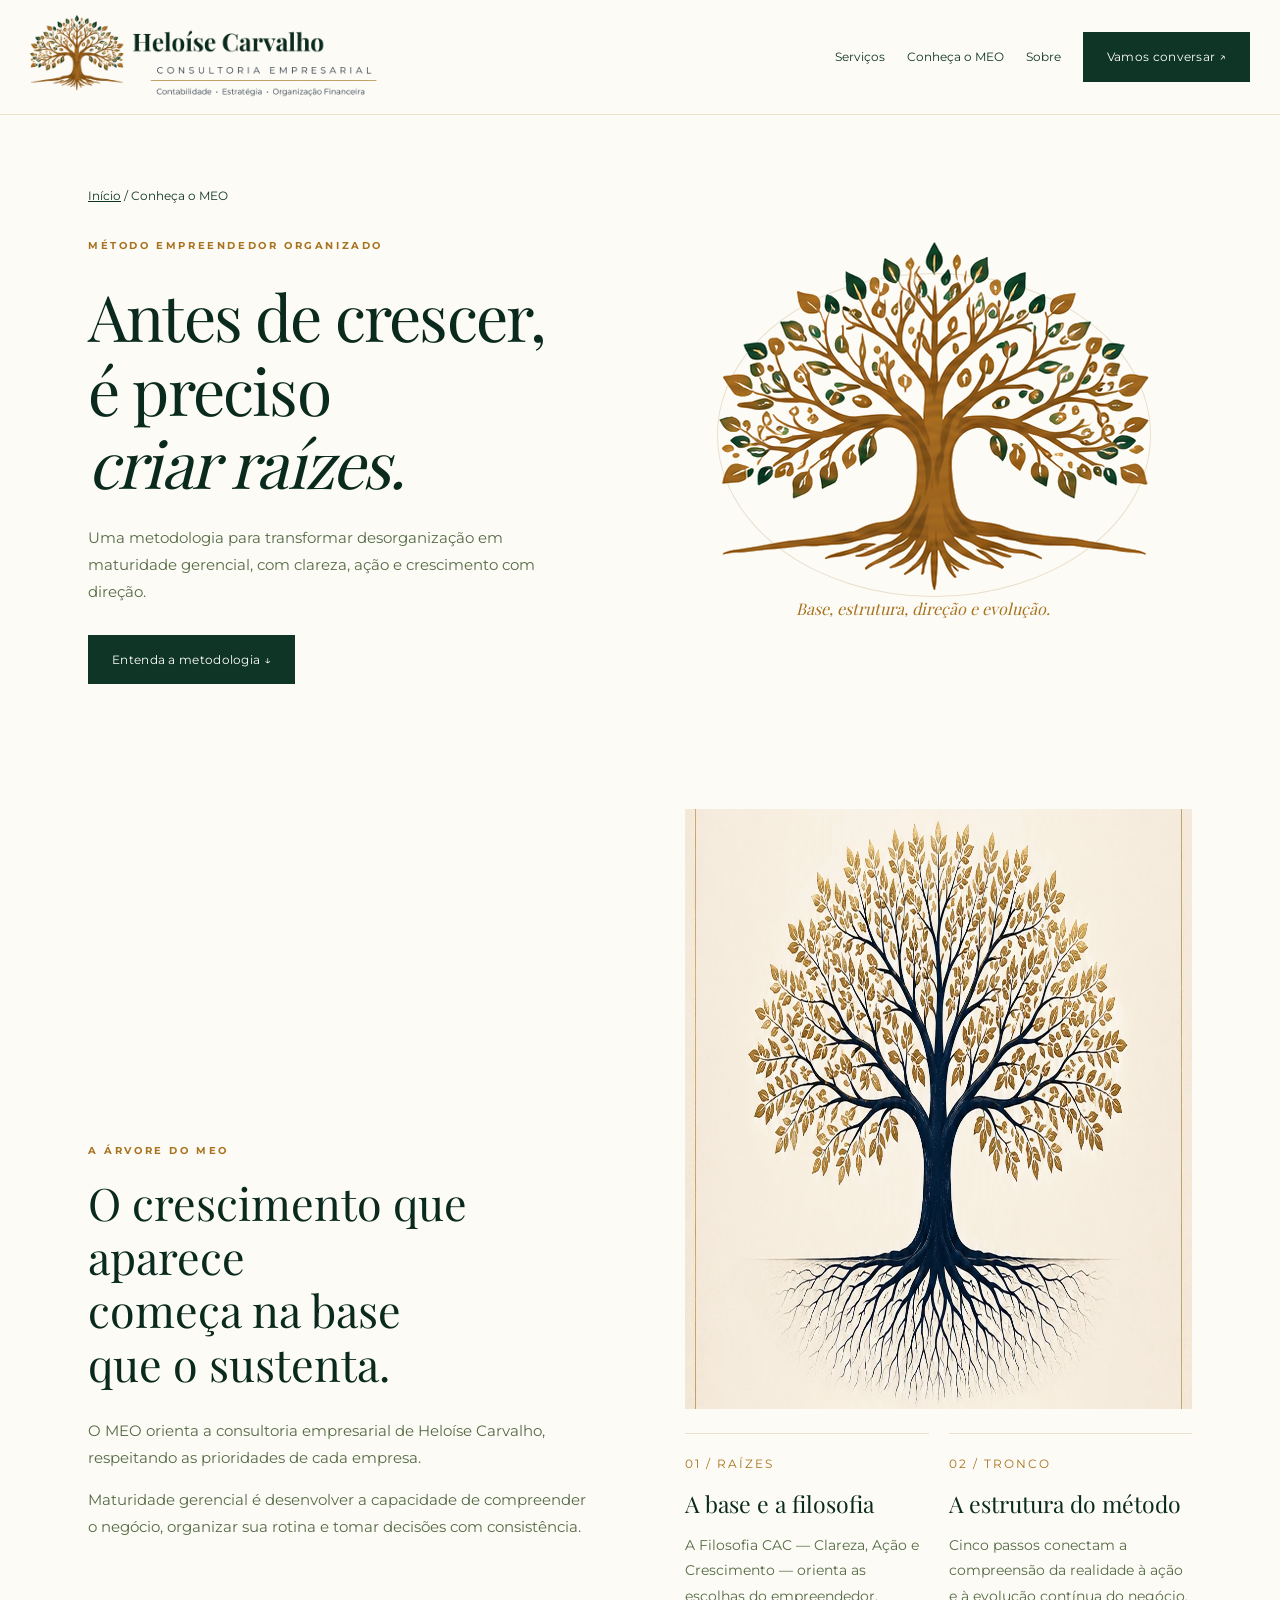
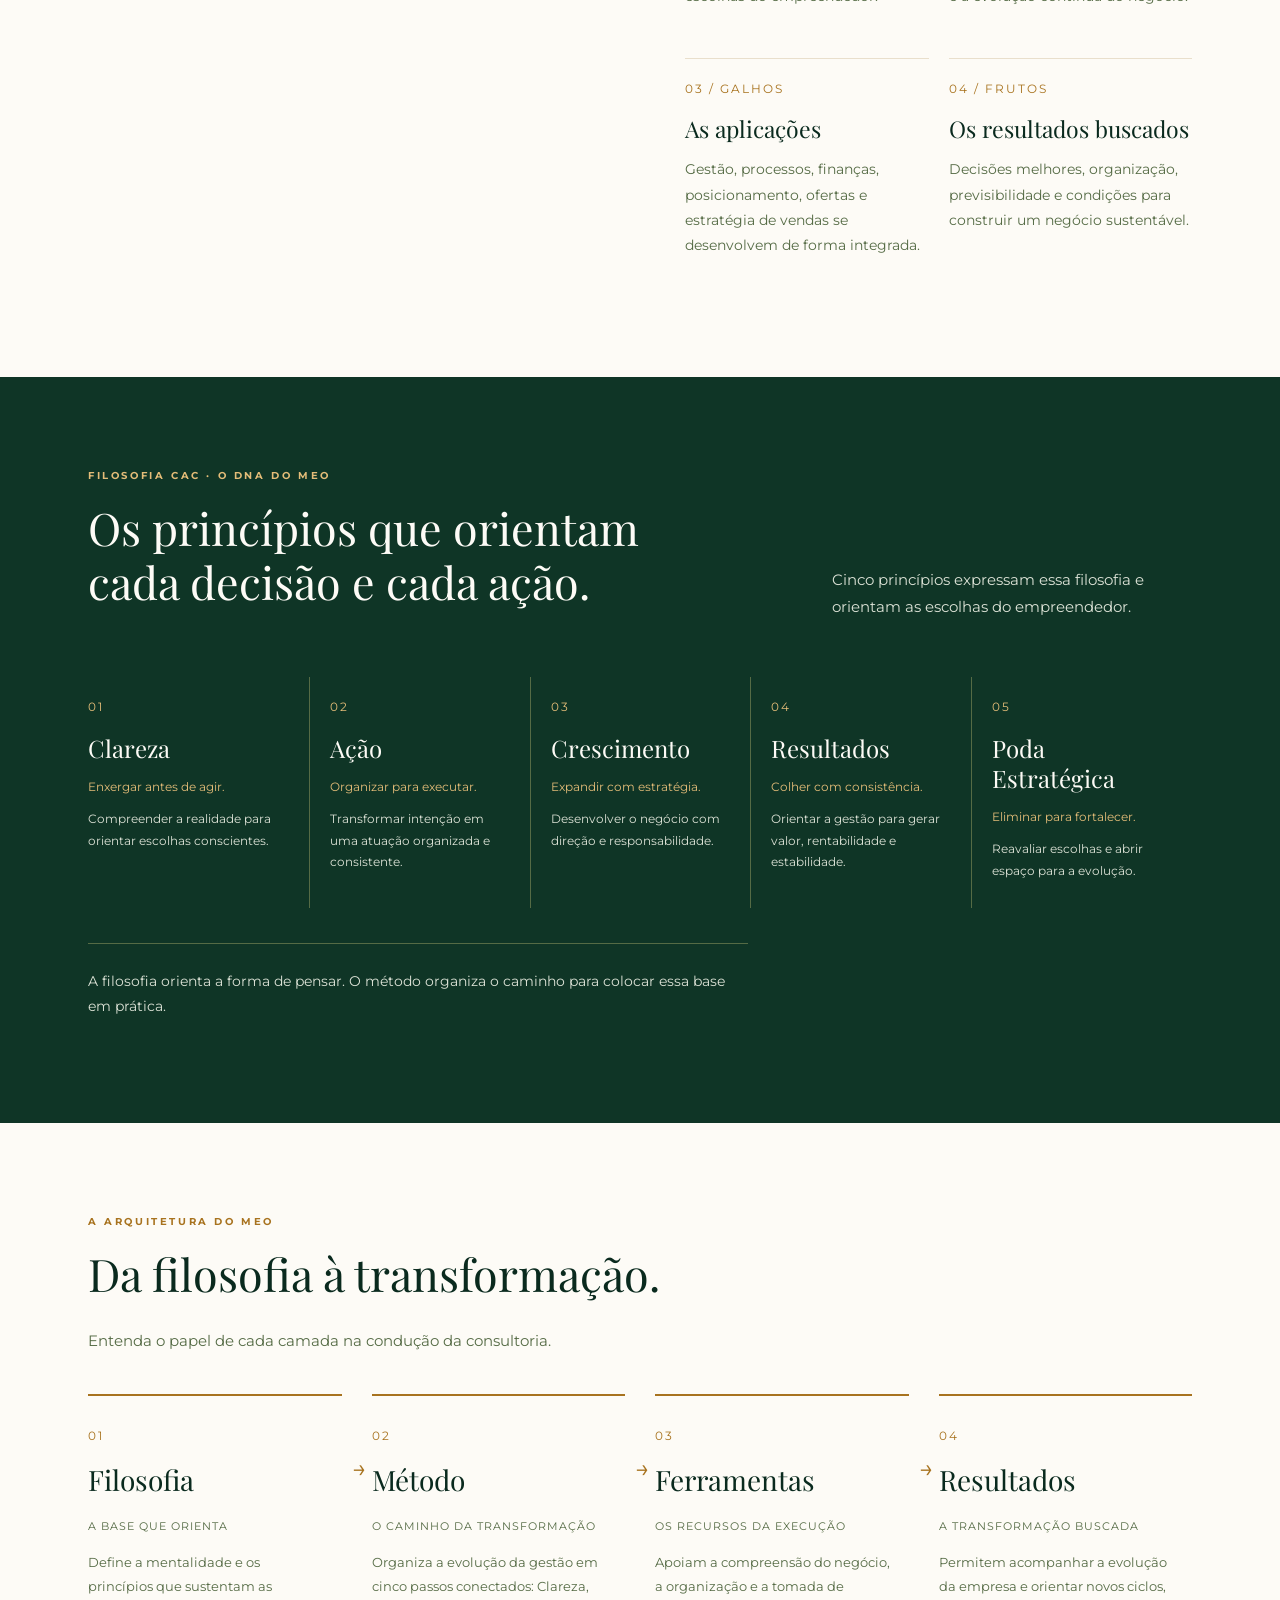
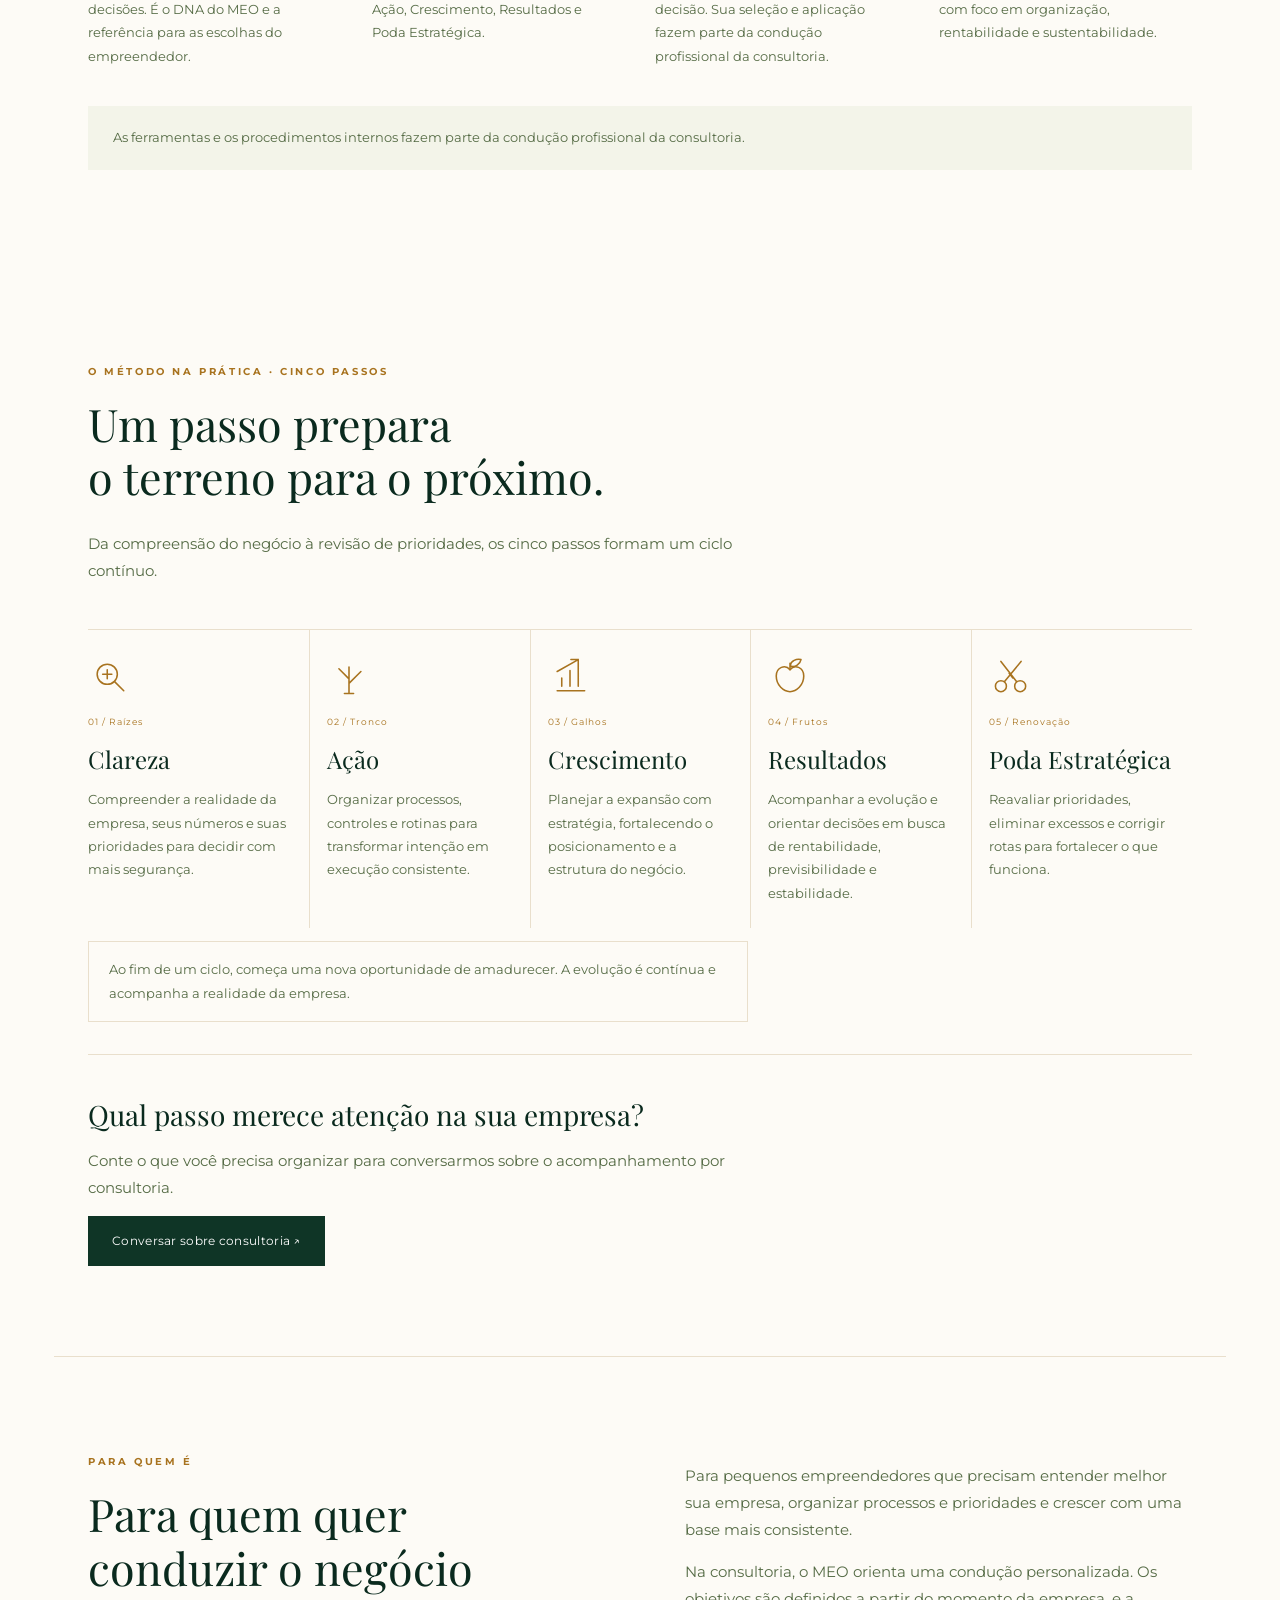
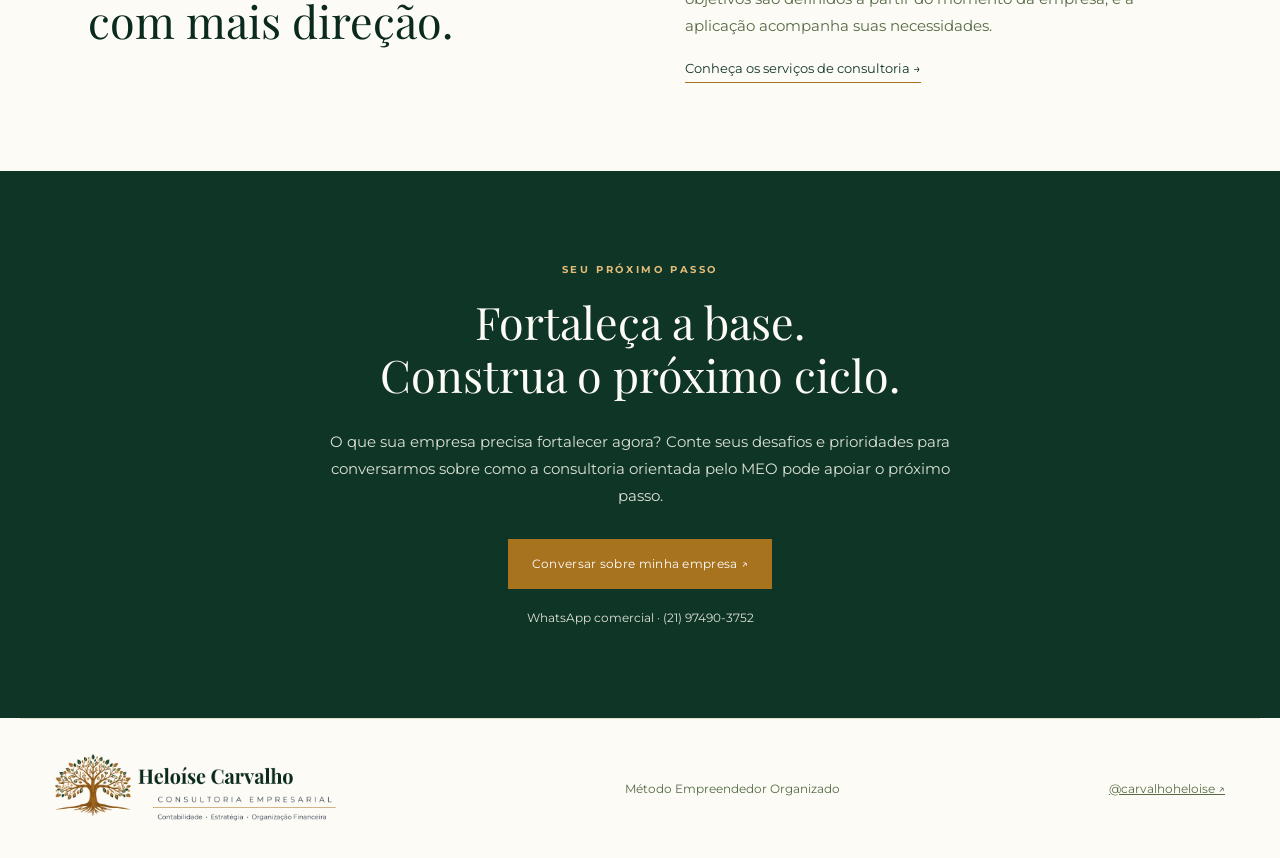
==== meo.html @ 2046c5f4 "Publica site aprovado Heloíse Carvalho e página MEO" ====
<!doctype html>
<html lang="pt-BR">
<head>
<meta charset="utf-8">
<meta name="viewport" content="width=device-width,initial-scale=1">
<meta name="robots" content="index,follow">
<title>MEO | Método Empreendedor Organizado — Heloíse Carvalho</title>
<meta name="description" content="Conheça a Filosofia CAC (Clareza, Ação e Crescimento) e os cinco passos do Método Empreendedor Organizado: da desorganização à maturidade gerencial.">
<link rel="icon" type="image/png" sizes="32x32" href="assets/favicon-32.png">
<link rel="apple-touch-icon" sizes="180x180" href="assets/favicon-180.png">
<link rel="stylesheet" href="style.css">
<link rel="stylesheet" href="identity.css">
<script src="preview.js" defer></script></head>
<body>
<a class="skip" href="#principal">Ir para o conteúdo</a><header><div class="nav">
<a class="brand" href="index.html" aria-label="Heloíse Carvalho | Consultoria Empresarial — início"><img src="assets/logo-oficial-horizontal.png" alt="Heloíse Carvalho | Consultoria Empresarial — Contabilidade, Estratégia e Organização Financeira" width="1700" height="388"></a><nav aria-label="Principal"><a href="index.html#servicos">Serviços</a><a href="meo.html" aria-current="page">Conheça o MEO</a><a href="index.html#sobre">Sobre</a><a class="button" href="https://wa.me/5521974903752">Vamos conversar ↗</a></nav>
</div></header><main id="principal"><section class="wrap hero methodhero"><div>
<div class="breadcrumbs">
<a href="index.html">Início</a> / Conheça o MEO</div>
<div class="eyebrow">Método Empreendedor Organizado</div>
<h1>Antes de crescer,<br>é preciso<br><em>criar raízes.</em>
</h1>
<p>Uma metodologia para transformar desorganização em maturidade gerencial, com clareza, ação e crescimento com direção.</p>
<div class="actions"><a class="button" href="#arvore">Entenda a metodologia ↓</a></div>
</div>
<div class="treeframe">
<img class="tree official-tree" src="assets/simbolo-oficial.png" alt="Símbolo oficial de Heloíse Carvalho: árvore com folhas verdes e douradas" width="430" height="348"><p class="caption">Base, estrutura, direção e evolução.</p>
</div></section><section class="wrap split" id="arvore"><div>
<div class="eyebrow">A árvore do MEO</div>
<h2>O crescimento que aparece<br>começa na base<br>que o sustenta.</h2>
<p>O MEO orienta a consultoria empresarial de Heloíse Carvalho, respeitando as prioridades de cada empresa.</p>
<p>Maturidade gerencial é desenvolver a capacidade de compreender o negócio, organizar sua rotina e tomar decisões com consistência.</p>
</div>
<div class="tree-meaning">
<img class="root-illustration" src="assets/arvore-meo.webp" width="1024" height="600" loading="lazy" alt="Árvore do MEO com raízes profundas, tronco azul-marinho e copa dourada"><div class="treeparts">
<article><span class="number">01 / RAÍZES</span><h3>A base e a filosofia</h3>
<p>A Filosofia CAC — Clareza, Ação e Crescimento — orienta as escolhas do empreendedor.</p></article><article><span class="number">02 / TRONCO</span><h3>A estrutura do método</h3>
<p>Cinco passos conectam a compreensão da realidade à ação e à evolução contínua do negócio.</p></article><article><span class="number">03 / GALHOS</span><h3>As aplicações</h3>
<p>Gestão, processos, finanças, posicionamento, ofertas e estratégia de vendas se desenvolvem de forma integrada.</p></article><article><span class="number">04 / FRUTOS</span><h3>Os resultados buscados</h3>
<p>Decisões melhores, organização, previsibilidade e condições para construir um negócio sustentável.</p></article>
</div>
</div></section><section class="dark" id="filosofia"><div class="wrap">
<div class="sectionhead">
<div>
<div class="eyebrow">Filosofia CAC · O DNA do MEO</div>
<h2>Os princípios que orientam<br>cada decisão e cada ação.</h2>
</div>
<p>Cinco princípios expressam essa filosofia e orientam as escolhas do empreendedor.</p>
</div>
<div class="philosophy-principles">
<article><span class="number">01</span><h3>Clareza</h3>
<strong>Enxergar antes de agir.</strong><p>Compreender a realidade para orientar escolhas conscientes.</p></article><article><span class="number">02</span><h3>Ação</h3>
<strong>Organizar para executar.</strong><p>Transformar intenção em uma atuação organizada e consistente.</p></article><article><span class="number">03</span><h3>Crescimento</h3>
<strong>Expandir com estratégia.</strong><p>Desenvolver o negócio com direção e responsabilidade.</p></article><article><span class="number">04</span><h3>Resultados</h3>
<strong>Colher com consistência.</strong><p>Orientar a gestão para gerar valor, rentabilidade e estabilidade.</p></article><article><span class="number">05</span><h3>Poda Estratégica</h3>
<strong>Eliminar para fortalecer.</strong><p>Reavaliar escolhas e abrir espaço para a evolução.</p></article>
</div>
<p class="philosophy-close">A filosofia orienta a forma de pensar. O método organiza o caminho para colocar essa base em prática.</p>
</div></section><section class="wrap architecture" id="arquitetura"><div class="eyebrow">A arquitetura do MEO</div>
<h2>Da filosofia à transformação.</h2>
<p>Entenda o papel de cada camada na condução da consultoria.</p>
<ol class="architecture-layers">
<li>
<span class="number">01</span><h3>Filosofia</h3>
<strong>A base que orienta</strong><p>Define a mentalidade e os princípios que sustentam as decisões. É o DNA do MEO e a referência para as escolhas do empreendedor.</p>
<span class="layer-arrow" aria-hidden="true">→</span>
</li>
<li>
<span class="number">02</span><h3>Método</h3>
<strong>O caminho da transformação</strong><p>Organiza a evolução da gestão em cinco passos conectados: Clareza, Ação, Crescimento, Resultados e Poda Estratégica.</p>
<span class="layer-arrow" aria-hidden="true">→</span>
</li>
<li>
<span class="number">03</span><h3>Ferramentas</h3>
<strong>Os recursos da execução</strong><p>Apoiam a compreensão do negócio, a organização e a tomada de decisão. Sua seleção e aplicação fazem parte da condução profissional da consultoria.</p>
<span class="layer-arrow" aria-hidden="true">→</span>
</li>
<li>
<span class="number">04</span><h3>Resultados</h3>
<strong>A transformação buscada</strong><p>Permitem acompanhar a evolução da empresa e orientar novos ciclos, com foco em organização, rentabilidade e sustentabilidade.</p>
</li>
</ol>
<p class="architecture-note">As ferramentas e os procedimentos internos fazem parte da condução profissional da consultoria.</p></section><section class="wrap" id="passos"><div class="eyebrow">O método na prática · Cinco passos</div>
<h2>Um passo prepara<br>o terreno para o próximo.</h2>
<p>Da compreensão do negócio à revisão de prioridades, os cinco passos formam um ciclo contínuo.</p>
<div class="steps">
<article class="step"><span class="number step-mark"><svg viewBox="0 0 48 48" aria-hidden="true" focusable="false" fill="none" stroke="currentColor" stroke-width="1.7" stroke-linecap="round" stroke-linejoin="round"><circle cx="21" cy="21" r="11"></circle><path d="m29 29 10 10M16 21h10m-5-5v10"></path></svg><span>01 / Raízes</span></span><h3>Clareza</h3>
<p>Compreender a realidade da empresa, seus números e suas prioridades para decidir com mais segurança.</p></article><article class="step"><span class="number step-mark"><svg viewBox="0 0 48 48" aria-hidden="true" focusable="false" fill="none" stroke="currentColor" stroke-width="1.7" stroke-linecap="round" stroke-linejoin="round"><path d="M24 42V13m0 13L13 15m11 16 13-13M19 42h10"></path></svg><span>02 / Tronco</span></span><h3>Ação</h3>
<p>Organizar processos, controles e rotinas para transformar intenção em execução consistente.</p></article><article class="step"><span class="number step-mark"><svg viewBox="0 0 48 48" aria-hidden="true" focusable="false" fill="none" stroke="currentColor" stroke-width="1.7" stroke-linecap="round" stroke-linejoin="round"><path d="M10 39h30M15 34V25m9 9V17m9 17V8M10 18 33 5m-8 0h8v8"></path></svg><span>03 / Galhos</span></span><h3>Crescimento</h3>
<p>Planejar a expansão com estratégia, fortalecendo o posicionamento e a estrutura do negócio.</p></article><article class="step"><span class="number step-mark"><svg viewBox="0 0 48 48" aria-hidden="true" focusable="false" fill="none" stroke="currentColor" stroke-width="1.7" stroke-linecap="round" stroke-linejoin="round"><path d="M24 16c-5-6-15-3-15 7 0 10 8 17 15 17s15-7 15-17c0-10-10-13-15-7Z"></path><path d="M24 16V9m0 3c1-6 7-8 12-7-1 5-6 9-12 7Z"></path></svg><span>04 / Frutos</span></span><h3>Resultados</h3>
<p>Acompanhar a evolução e orientar decisões em busca de rentabilidade, previsibilidade e estabilidade.</p></article><article class="step"><span class="number step-mark"><svg viewBox="0 0 48 48" aria-hidden="true" focusable="false" fill="none" stroke="currentColor" stroke-width="1.7" stroke-linecap="round" stroke-linejoin="round"><circle cx="13" cy="34" r="6"></circle><circle cx="34" cy="34" r="6"></circle><path d="m17 29 18-22M30 29 13 7m9 13 4 5"></path></svg><span>05 / Renovação</span></span><h3>Poda Estratégica</h3>
<p>Reavaliar prioridades, eliminar excessos e corrigir rotas para fortalecer o que funciona.</p></article>
</div>
<p class="note">Ao fim de um ciclo, começa uma nova oportunidade de amadurecer. A evolução é contínua e acompanha a realidade da empresa.</p>
<div class="method-invite">
<h3>Qual passo merece atenção na sua empresa?</h3>
<p>Conte o que você precisa organizar para conversarmos sobre o acompanhamento por consultoria.</p>
<a class="button" href="https://wa.me/5521974903752?text=Ol%C3%A1%2C%20quero%20conversar%20sobre%20consultoria%20com%20o%20MEO%20para%20minha%20empresa.">Conversar sobre consultoria ↗</a>
</div></section><section class="wrap split about"><div>
<div class="eyebrow">Para quem é</div>
<h2>Para quem quer<br>conduzir o negócio<br>com mais direção.</h2>
</div>
<div>
<p>Para pequenos empreendedores que precisam entender melhor sua empresa, organizar processos e prioridades e crescer com uma base mais consistente.</p>
<p>Na consultoria, o MEO orienta uma condução personalizada. Os objetivos são definidos a partir do momento da empresa, e a aplicação acompanha suas necessidades.</p>
<a class="textlink" href="index.html#servicos">Conheça os serviços de consultoria →</a>
</div></section><section class="dark"><div class="wrap contact">
<div class="eyebrow">Seu próximo passo</div>
<h2>Fortaleça a base.<br>Construa o próximo ciclo.</h2>
<p>O que sua empresa precisa fortalecer agora? Conte seus desafios e prioridades para conversarmos sobre como a consultoria orientada pelo MEO pode apoiar o próximo passo.</p>
<div class="actions"><a class="button gold" href="https://wa.me/5521974903752?text=Ol%C3%A1%2C%20quero%20entender%20como%20o%20MEO%20pode%20ajudar%20minha%20empresa.">Conversar sobre minha empresa ↗</a></div>
<p class="tiny" style="margin-top:18px">WhatsApp comercial · (21) 97490-3752</p>
</div></section></main><footer><a class="footer-brand" href="index.html" aria-label="Heloíse Carvalho — início"><img src="assets/logo-oficial-horizontal.png" alt="Heloíse Carvalho | Consultoria Empresarial" width="1700" height="388" loading="lazy"></a><span>Método Empreendedor Organizado</span><a href="https://www.instagram.com/carvalhoheloise/">@carvalhoheloise ↗</a></footer>
</body>
</html>
---- style.css ----
:root{--navy:#08243c;--gold:#916522;--cream:#f7f2e9;--line:#d8ccb7;--muted:#50606a}*{box-sizing:border-box}html{scroll-behavior:smooth;scroll-padding-top:100px}body{margin:0;background:var(--cream);color:var(--navy);font:16px/1.7 Arial,sans-serif}a{color:inherit}a:focus-visible,button:focus-visible,summary:focus-visible{outline:3px solid var(--gold);outline-offset:5px}header{border-bottom:1px solid var(--line);background:var(--cream);position:sticky;top:0;z-index:5}.nav{max-width:1240px;margin:auto;padding:22px 34px;display:flex;align-items:center;justify-content:space-between;gap:24px}.brand{text-decoration:none;font:25px Georgia,serif}.brand small{display:block;font:9px/2 Arial;letter-spacing:2px;text-transform:uppercase}nav{display:flex;gap:25px;align-items:center;font-size:13px}nav a{text-decoration:none}nav a:hover{color:var(--gold)}.button{display:inline-block;text-decoration:none;padding:13px 23px;background:var(--navy);color:white;border:1px solid var(--navy);font-size:13px;letter-spacing:.3px}.button.gold{background:#b48b47;border-color:#b48b47;color:var(--navy)}.button.outline{background:transparent;color:var(--navy)}.wrap{max-width:1172px;margin:auto;padding:90px 34px}.eyebrow{font-size:10px;letter-spacing:2.6px;text-transform:uppercase;color:var(--gold);font-weight:bold}h1,h2,h3{font-family:Georgia,serif;font-weight:normal;line-height:1.08}h1{font-size:clamp(44px,5.5vw,76px);letter-spacing:-2px;margin:24px 0}h2{font-size:clamp(34px,4vw,50px);margin:16px 0 26px}h3{font-size:27px;margin:14px 0}p{max-width:660px;color:var(--muted)}.hero{display:grid;grid-template-columns:1.05fr 1fr;gap:50px;align-items:center;padding-top:70px;padding-bottom:70px}.hero p{max-width:480px}.actions{display:flex;gap:12px;flex-wrap:wrap;margin-top:30px}.tree{width:100%;display:block;mix-blend-mode:multiply}.treeframe{position:relative}.treeframe:before{content:'';position:absolute;inset:5% 8%;border:1px solid var(--line);border-radius:50%;z-index:-1}.caption{font:italic 17px Georgia;text-align:center;color:var(--gold);margin:8px}.strip{border-top:1px solid var(--line);border-bottom:1px solid var(--line);padding:20px 34px;display:flex;gap:40px;justify-content:center;font-size:10px;text-transform:uppercase;letter-spacing:2px}.sectionhead{display:flex;justify-content:space-between;gap:45px;align-items:end;margin-bottom:42px}.sectionhead p{max-width:360px}.services{display:grid;grid-template-columns:repeat(3,1fr);border-top:1px solid var(--line)}.service{padding:32px 26px 26px 0;border-bottom:1px solid var(--line)}.service+.service{border-left:1px solid var(--line);padding-left:26px}.number{color:var(--gold);font-size:12px;letter-spacing:2px}.service p{font-size:14px}.textlink{font-size:13px;text-decoration:none;border-bottom:1px solid var(--gold);padding-bottom:6px}.dark{background:var(--navy);color:var(--cream)}.dark p{color:#c5ced4}.dark .eyebrow{color:#d9b578}.split{display:grid;grid-template-columns:1fr 1fr;gap:90px;align-items:center}.quote{font:italic 38px/1.3 Georgia;border-left:1px solid #b48b47;padding:15px 0 15px 35px}.meobox{border:1px solid var(--line);padding:40px;background:#fff9ef}.meobox img{max-height:430px;object-fit:contain;width:100%}.tiny{font-size:12px}.contact{text-align:center}.contact p{margin:0 auto}.contact .actions{justify-content:center}footer{padding:35px;max-width:1240px;margin:auto;display:flex;justify-content:space-between;gap:25px;border-top:1px solid var(--line);font-size:12px}.about{border-top:1px solid var(--line)}.digital{padding:30px 0;border-top:1px solid var(--line);display:flex;justify-content:space-between;gap:30px}.digital h3{font-size:24px}.digital p{font-size:14px}.breadcrumbs{font-size:12px;margin-bottom:30px}.methodhero{padding-bottom:35px}.methodhero h1{font-size:clamp(44px,5vw,66px)}.treeparts{display:grid;grid-template-columns:1fr 1fr;gap:16px}.treeparts article{border-top:1px solid var(--line);padding:15px 0}.treeparts h3{font-size:23px}.treeparts p{font-size:14px}.steps{counter-reset:step;display:grid;grid-template-columns:repeat(5,1fr);border-top:1px solid var(--line);margin-top:45px}.step{padding:25px 17px 10px 0}.step+.step{border-left:1px solid var(--line);padding-left:17px}.step h3{font-size:24px}.step p{font-size:14px}.principles{display:flex;gap:25px;font:30px Georgia;color:#e0bd7b;flex-wrap:wrap}.gallery{display:grid;grid-template-columns:repeat(3,1fr);gap:20px;margin-top:25px}.gallery img{width:100%;height:auto}.gallery a{font-size:12px}details{border-top:1px solid var(--line);padding:20px 0}summary{cursor:pointer;font-size:15px}.note{border:1px solid var(--line);padding:16px 20px;font-size:13px}.skip{position:absolute;left:-9999px}.skip:focus{left:10px;top:10px;z-index:10;background:white;padding:10px}@media(max-width:800px){.nav{padding:18px 22px;flex-wrap:wrap;gap:15px}.brand{font-size:23px}nav{gap:16px;font-size:12px;flex-wrap:wrap}nav .button{padding:8px 13px}.wrap{padding:60px 24px}.hero,.split{grid-template-columns:1fr;gap:35px}.hero{padding-top:40px}.hero .treeframe{max-width:520px;margin:auto}.sectionhead{display:block}.services{grid-template-columns:1fr}.service+.service{border-left:0;padding-left:0}.strip{gap:18px;flex-wrap:wrap;font-size:9px}.steps{grid-template-columns:1fr}.step+.step{border-left:0;border-top:1px solid var(--line);padding-left:0}.step{display:grid;grid-template-columns:35px 1fr;column-gap:15px}.step p{grid-column:2}.gallery{grid-template-columns:1fr}.gallery img{max-width:450px}.digital,footer{flex-direction:column}.quote{font-size:30px}.treeparts{gap:20px}h1{letter-spacing:-1px}.methodhero{padding-bottom:30px}}@media(prefers-reduced-motion:reduce){html{scroll-behavior:auto}}
.method-visual{border-left:1px solid #6e6b58;padding-left:35px}.method-tree{background:var(--cream);max-width:400px;margin:0 auto 28px}.movement-list{list-style:none;padding:0;margin:0}.movement-list li{display:flex;gap:17px;align-items:center;padding:13px 0;position:relative}.movement-list li+li:before{content:'';position:absolute;left:22px;top:-8px;height:16px;border-left:1px solid #b48b47}.movement-icon{width:45px;height:45px;flex-shrink:0;border:1px solid #b48b47;border-radius:50%;padding:7px;color:#e0bd7b}.movement-icon svg{width:100%;height:100%}.movement-stage{color:#d9b578;text-transform:uppercase;letter-spacing:2px;font-size:9px}.movement-list h3{font-size:23px;margin:3px 0}.movement-number{font:10px Arial;color:#d9b578;vertical-align:middle}.movement-list p{margin:3px 0;font-size:13px;line-height:1.5}.movement-cycle{font-size:11px;letter-spacing:.5px;color:#e0bd7b!important;border-top:1px solid #6e6b58;padding-top:18px}.catalog-pending{opacity:.7;cursor:default;white-space:nowrap}.step-mark{display:flex;flex-direction:column;gap:15px}.step-mark svg{width:44px;height:44px}.step-mark span{font-size:9px;letter-spacing:1px}@media(max-width:800px){.method-visual{border-left:0;padding-left:0}.step{grid-template-columns:70px 1fr}.step-mark{grid-row:1/3}.step p{margin-top:0}.movement-list{max-width:470px;margin:auto}.movement-cycle{text-align:center}}

@media(max-width:800px){.step{grid-template-columns:70px 1fr}}
---- identity.css ----
@font-face{font-family:'Playfair Display';src:url('assets/fonts/PlayfairDisplay-Regular.woff') format('woff');font-weight:400;font-style:normal;font-display:swap}@font-face{font-family:'Playfair Display';src:url('assets/fonts/PlayfairDisplay-Bold.woff') format('woff');font-weight:700;font-style:normal;font-display:swap}@font-face{font-family:Montserrat;src:url('assets/fonts/Montserrat-Regular.woff') format('woff');font-weight:400;font-style:normal;font-display:swap}@font-face{font-family:Montserrat;src:url('assets/fonts/Montserrat-Bold.woff') format('woff');font-weight:700;font-style:normal;font-display:swap}
:root{--navy:#0F3526;--green:#0F3526;--title:#0A2A1E;--olive:#556B45;--gold:#A8731F;--lightgold:#B17B30;--cream:#FDFBF6;--line:#E9DFCC;--muted:#556B45;--pale:#F3F4E9;--card:#FCF2E3}
body{font-family:Montserrat,sans-serif;font-size:15px;line-height:1.8}h1,h2,h3,.caption{font-family:'Playfair Display',serif}h1,h2,h3{color:var(--title)}h1{font-size:clamp(42px,5vw,70px);line-height:1.15;letter-spacing:-1.8px}h2{font-size:clamp(32px,3.5vw,47px);line-height:1.2}h3{line-height:1.25}.dark h2,.dark h3{color:var(--cream)}.dark p{color:#dce2d6}.dark .eyebrow,.movement-stage,.movement-number{color:#e3bc78}.dark .number{color:#e3bc78}.button{font-family:Montserrat,sans-serif;font-size:12px}.button.gold{background:var(--gold);border-color:var(--gold);color:white}.button:hover{background:var(--olive);border-color:var(--olive);color:white}.button:disabled:hover{background:transparent;border-color:var(--green);color:var(--green)}nav{font-size:12px;gap:22px}.nav{padding:15px 30px;max-width:1280px}.brand{display:block;flex-shrink:0;width:370px;line-height:0}.brand img{width:100%;height:auto;display:block}.hero{gap:45px}.treeframe:before{inset:8%;z-index:0;border-color:var(--line)}.official-tree{mix-blend-mode:normal;position:relative;max-width:510px;margin:auto;height:auto}.caption{position:relative;font-size:16px}.method-tree{background:transparent;max-width:280px}.movement-icon{color:#e3bc78;border-color:var(--lightgold)}.movement-list h3{font-size:23px}.movement-cycle{color:#e3bc78!important}.method-visual{border-color:var(--olive)}.about-layout{display:grid;grid-template-columns:.9fr 1.1fr;gap:75px;align-items:center}.portrait-reserved{aspect-ratio:4/5;min-height:420px;margin:0;position:relative;display:flex;align-items:end;justify-content:center;background:var(--pale);border:1px solid var(--line);padding:30px}.portrait-outline{position:absolute;inset:25px;border:1px solid #bdc5ab}.portrait-reserved figcaption{position:relative;text-align:center;background:var(--pale);padding:18px;display:grid;gap:8px}.portrait-reserved figcaption>span:nth-child(2){font:25px/1.3 'Playfair Display',serif;color:var(--title)}.portrait-reserved small{font-size:11px;color:var(--olive)}.philosophy-principles{display:grid;grid-template-columns:repeat(5,minmax(0,1fr));margin-top:40px}.philosophy-principles article{padding:15px 20px;border-left:1px solid var(--olive)}.philosophy-principles article:first-child{padding-left:0;border:0}.philosophy-principles h3{font-size:24px}.philosophy-principles strong{font-size:12px;color:#e3bc78;font-weight:400;display:block;line-height:1.6}.philosophy-principles p{font-size:12px;line-height:1.8}.philosophy-close{border-top:1px solid var(--olive);padding-top:25px;margin-top:35px;font-size:14px}.architecture-layers{padding:0;list-style:none;display:grid;grid-template-columns:repeat(4,minmax(0,1fr));gap:30px;margin-top:40px}.architecture-layers li{position:relative;border-top:2px solid var(--gold);padding:25px 15px 10px 0}.architecture-layers h3{font-size:28px}.architecture-layers strong{font-size:11px;text-transform:uppercase;letter-spacing:1px;color:var(--olive);font-weight:400}.architecture-layers p{font-size:13px}.layer-arrow{position:absolute;right:-25px;top:50px;font-size:25px;color:var(--gold)}.architecture-note{padding:20px 25px;background:var(--pale);font-size:13px;max-width:none}.tree-meaning{min-width:0}.root-illustration{width:100%;display:block;mix-blend-mode:multiply;margin-bottom:24px}.treeparts{gap:20px}.steps .step-mark span{color:var(--gold)}.steps h3{font-size:24px}.steps p{font-size:13px}.contact .actions{margin-top:30px}.service p{font-size:13px}.digital{align-items:center}.catalog-pending{opacity:1;color:var(--olive);border-color:var(--line)!important}footer{color:var(--olive)}
@media(min-width:801px) and (max-width:1080px){.nav{flex-wrap:wrap;justify-content:center}.brand{width:350px}.hero,.split{gap:35px}.about-layout{gap:40px}.philosophy-principles{grid-template-columns:repeat(3,minmax(0,1fr));row-gap:25px}.architecture-layers{grid-template-columns:repeat(2,minmax(0,1fr))}.layer-arrow{display:none}}
@media(max-width:800px){html{scroll-padding-top:170px}.nav{padding:10px 20px 18px;justify-content:center;gap:5px}.brand{width:min(100%,360px)}nav{justify-content:center;gap:15px;font-size:11px}nav .button{padding:7px 10px}.wrap{padding:55px 24px}.hero{padding-top:35px}.hero .treeframe{width:100%;max-width:440px}h1{font-size:44px;line-height:1.15}.about-layout{grid-template-columns:1fr;gap:35px}.portrait-reserved{max-width:430px;width:100%;min-height:0;margin:auto}.philosophy-principles{grid-template-columns:1fr;margin-top:25px}.philosophy-principles article,.philosophy-principles article:first-child{border-left:0;border-top:1px solid var(--olive);padding:22px 0}.philosophy-principles h3{margin:8px 0}.philosophy-principles p{font-size:14px}.architecture-layers{grid-template-columns:1fr;gap:20px}.architecture-layers li{padding:25px 0 20px}.layer-arrow{top:auto;bottom:-25px;left:0;right:auto;transform:rotate(90deg)}.steps .step{grid-template-columns:75px minmax(0,1fr)}.step h3{overflow-wrap:break-word}.method-visual{border:0;padding:0}.movement-list h3{font-size:23px}.method-tree{max-width:280px}.treeparts{grid-template-columns:1fr 1fr}.treeparts h3{font-size:22px}.treeparts p{font-size:12px}.sectionhead p{max-width:none}.digital{align-items:start;gap:15px}.digital h3{font-size:25px}.button{line-height:1.5}.actions{gap:14px}header{position:relative}.root-illustration{margin-top:15px}}
@media(max-width:380px){.treeparts{grid-template-columns:1fr}nav{gap:10px}.wrap{padding-left:20px;padding-right:20px}h1{font-size:38px}.brand{width:100%}}

.professional-portrait{margin:0;max-width:480px;width:100%;justify-self:center}.professional-portrait img{display:block;width:100%;height:auto;border:1px solid var(--line)}.professional-portrait figcaption{color:var(--olive);font-size:10px;letter-spacing:.4px;line-height:1.6;margin-top:13px;text-align:center}@media(max-width:800px){.professional-portrait{max-width:430px}}

/* Refinement: preserve the exported original brand proportions. */
.brand{width:370px;max-width:100%}.brand img,.footer-brand img{display:block;width:100%;height:auto}
.footer-brand{display:block;width:300px;max-width:100%;flex-shrink:0;line-height:0}
footer{align-items:center}.official-tree{max-width:430px}.method-tree{max-width:240px}
.service{display:flex;flex-direction:column}.service .textlink{margin-top:auto;align-self:flex-start}
.service-examples{padding-left:18px;margin:0 0 16px;color:var(--olive);font-size:13px;line-height:1.8}
.service-examples li+li{margin-top:6px}.service .service-scope{font-size:12px;margin-top:0;margin-bottom:24px}
.about-actions{align-items:center;row-gap:24px}.method-invite{margin-top:32px;border-top:1px solid var(--line);padding-top:28px}
.method-invite h3{font-size:28px}.method-invite p{max-width:650px}
html{scroll-padding-top:var(--header-offset,130px)}
header{position:sticky;top:0}.nav{gap:24px}nav a{min-height:44px;display:inline-flex;align-items:center}nav{flex-wrap:wrap}
.button{min-height:44px;text-align:center}.button.outline:hover{background:var(--olive);color:white}
.wrap>*,.split>*,.hero>*,.services>*,.steps>*{min-width:0}img{max-width:100%}
@media(min-width:801px) and (max-width:1080px){
 html{scroll-padding-top:var(--header-offset,205px)}
 .steps{grid-template-columns:1fr}.steps .step{display:grid;grid-template-columns:85px minmax(0,1fr);column-gap:20px;padding:24px 0}
 .step+.step{border-left:0;border-top:1px solid var(--line)}.step-mark{grid-row:1/3}.step p{grid-column:2;margin-top:0}
 .hero{grid-template-columns:1.1fr .9fr}.hero h1{font-size:48px}.services{grid-template-columns:1fr}
 .service+.service{border-left:0;padding-left:0}.service{padding-right:0}.service p{max-width:720px}
 .split{grid-template-columns:1fr;gap:45px}.method-visual{border:0;padding-left:0}.method-tree{max-width:240px}
 .movement-list{max-width:600px;margin:auto}.method-visual .movement-cycle{text-align:center}
 .philosophy-principles{grid-template-columns:1fr}.philosophy-principles article,.philosophy-principles article:first-child{border-left:0;border-top:1px solid var(--olive);padding:20px 0}
 .philosophy-principles p{font-size:14px}.tree-meaning{max-width:720px}
}
@media(max-width:800px){
 header{position:relative}html{scroll-padding-top:24px}
 .nav{gap:14px;padding:18px 20px}.brand{width:min(100%,370px)}nav{gap:8px 18px;justify-content:center;width:100%}
 nav a{font-size:12px}nav .button{padding:10px 14px}.hero h1,.methodhero h1{font-size:clamp(36px,8vw,44px)}
 .treeframe{max-width:430px}.official-tree{max-width:100%}.method-tree{max-width:240px}
 .steps .step{grid-template-columns:70px minmax(0,1fr)}.step h3{font-size:25px}
 .actions .button{max-width:100%;white-space:normal}.about-actions{align-items:flex-start}
 .service-examples,.service p,.treeparts p,.steps p{font-size:14px}
 footer{align-items:flex-start;padding:30px 24px}.footer-brand{width:300px}
 .eyebrow{letter-spacing:1.8px}.method-invite{padding-top:24px}
}
@media(max-width:380px){nav{gap:6px 14px}.nav{padding-left:20px;padding-right:20px}.steps .step{grid-template-columns:55px minmax(0,1fr);column-gap:12px}.button{padding:12px 16px}}
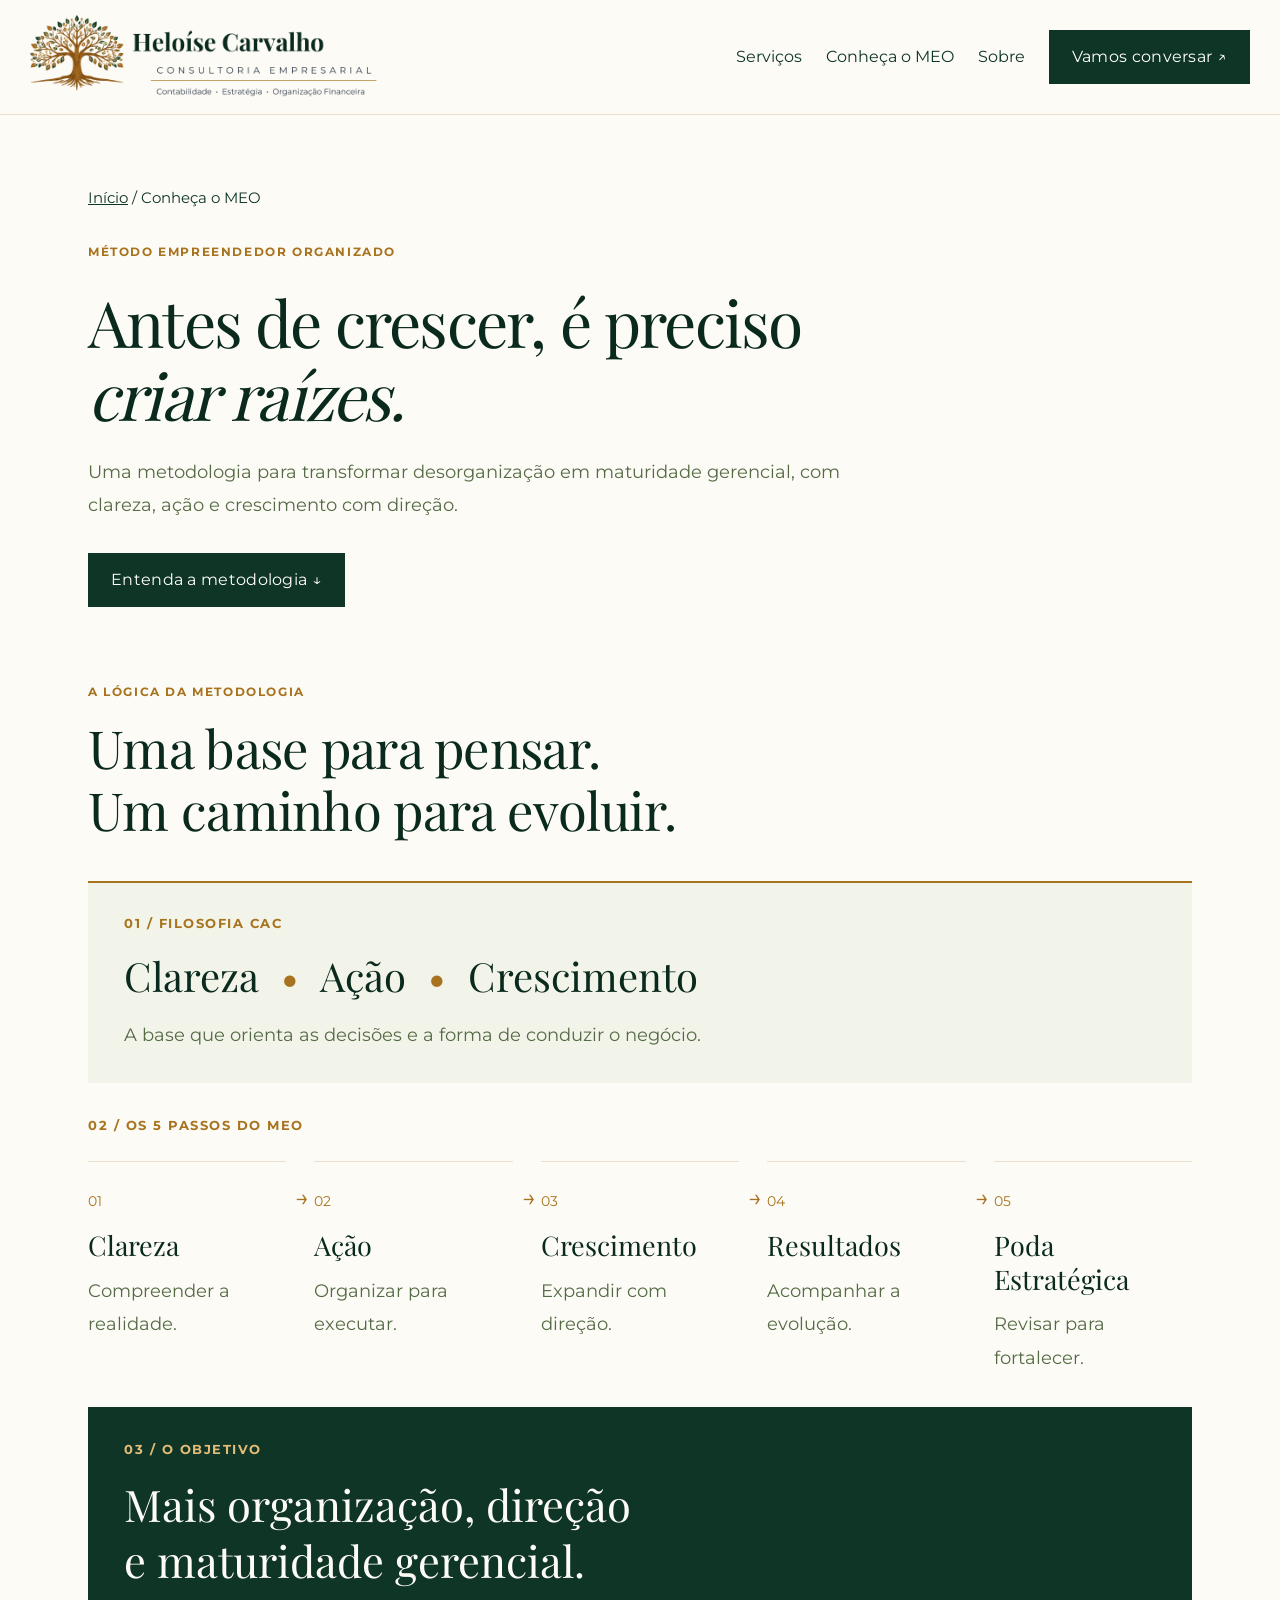
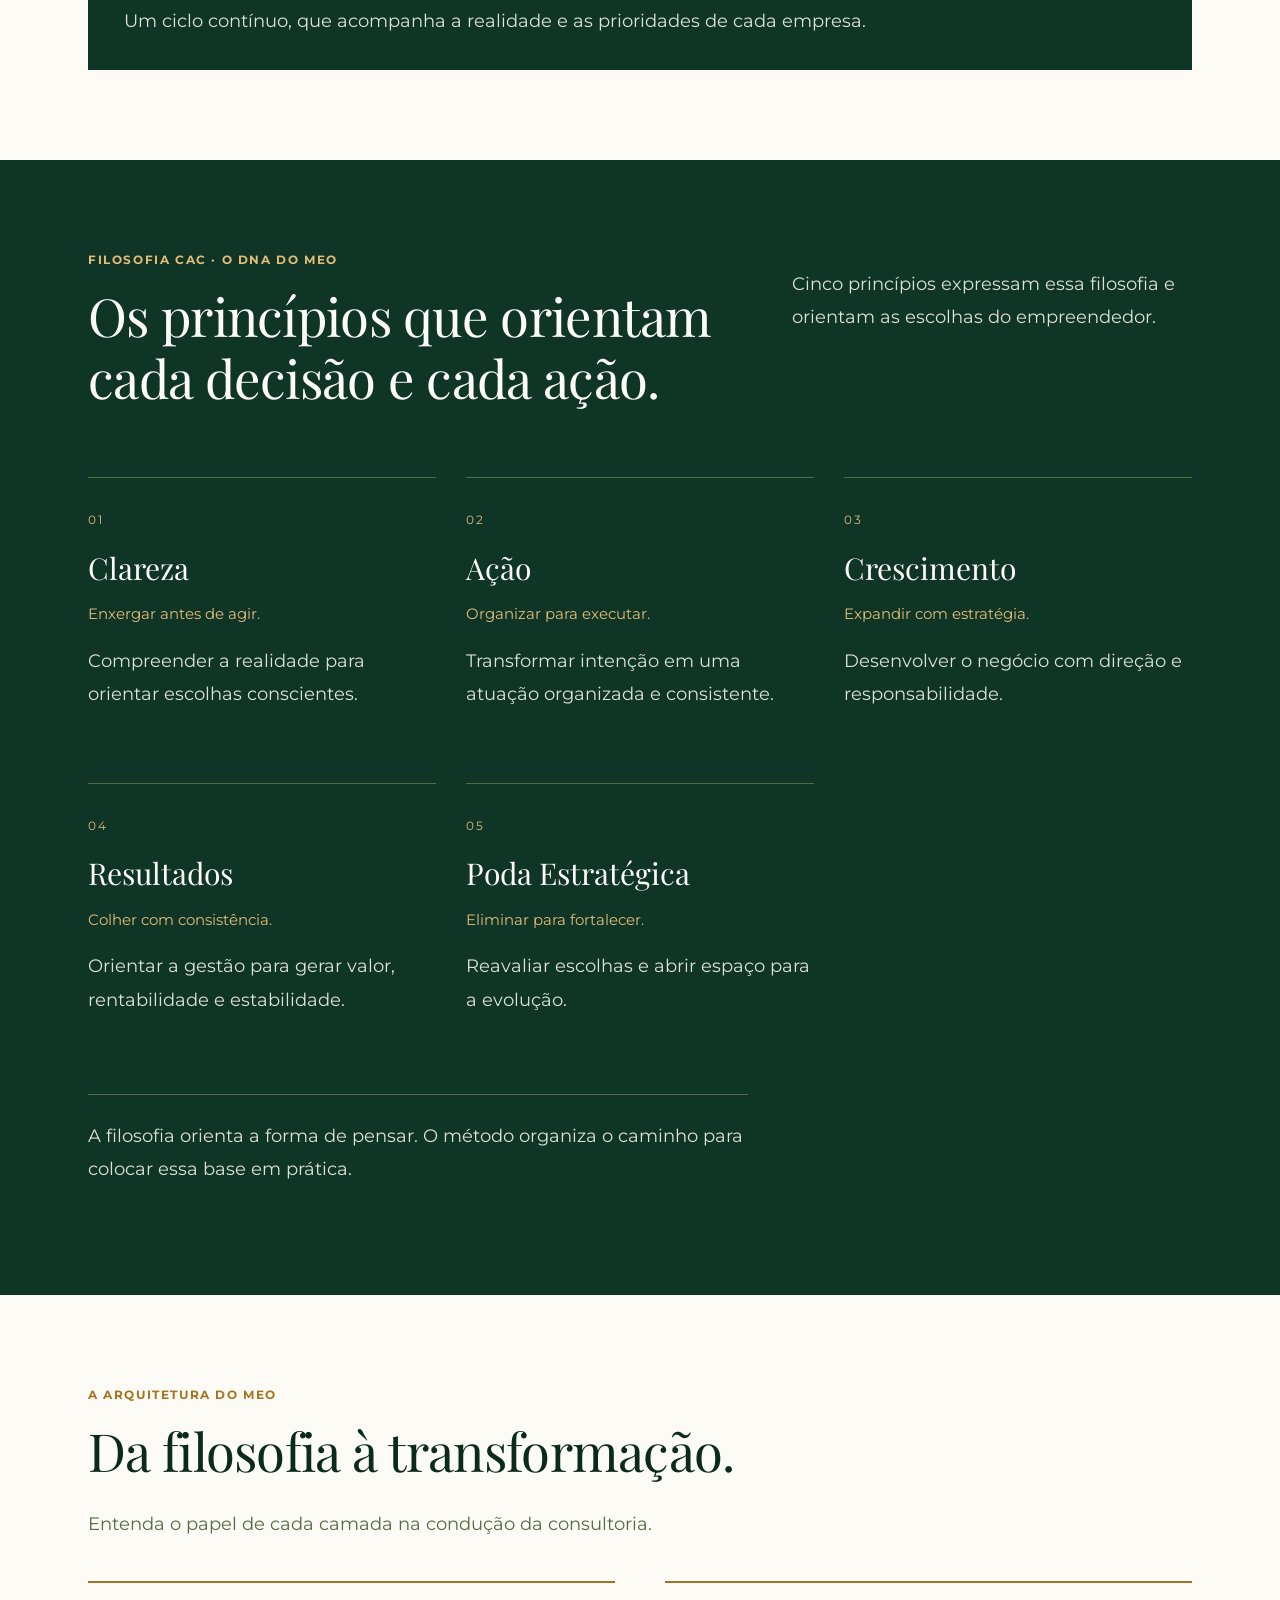
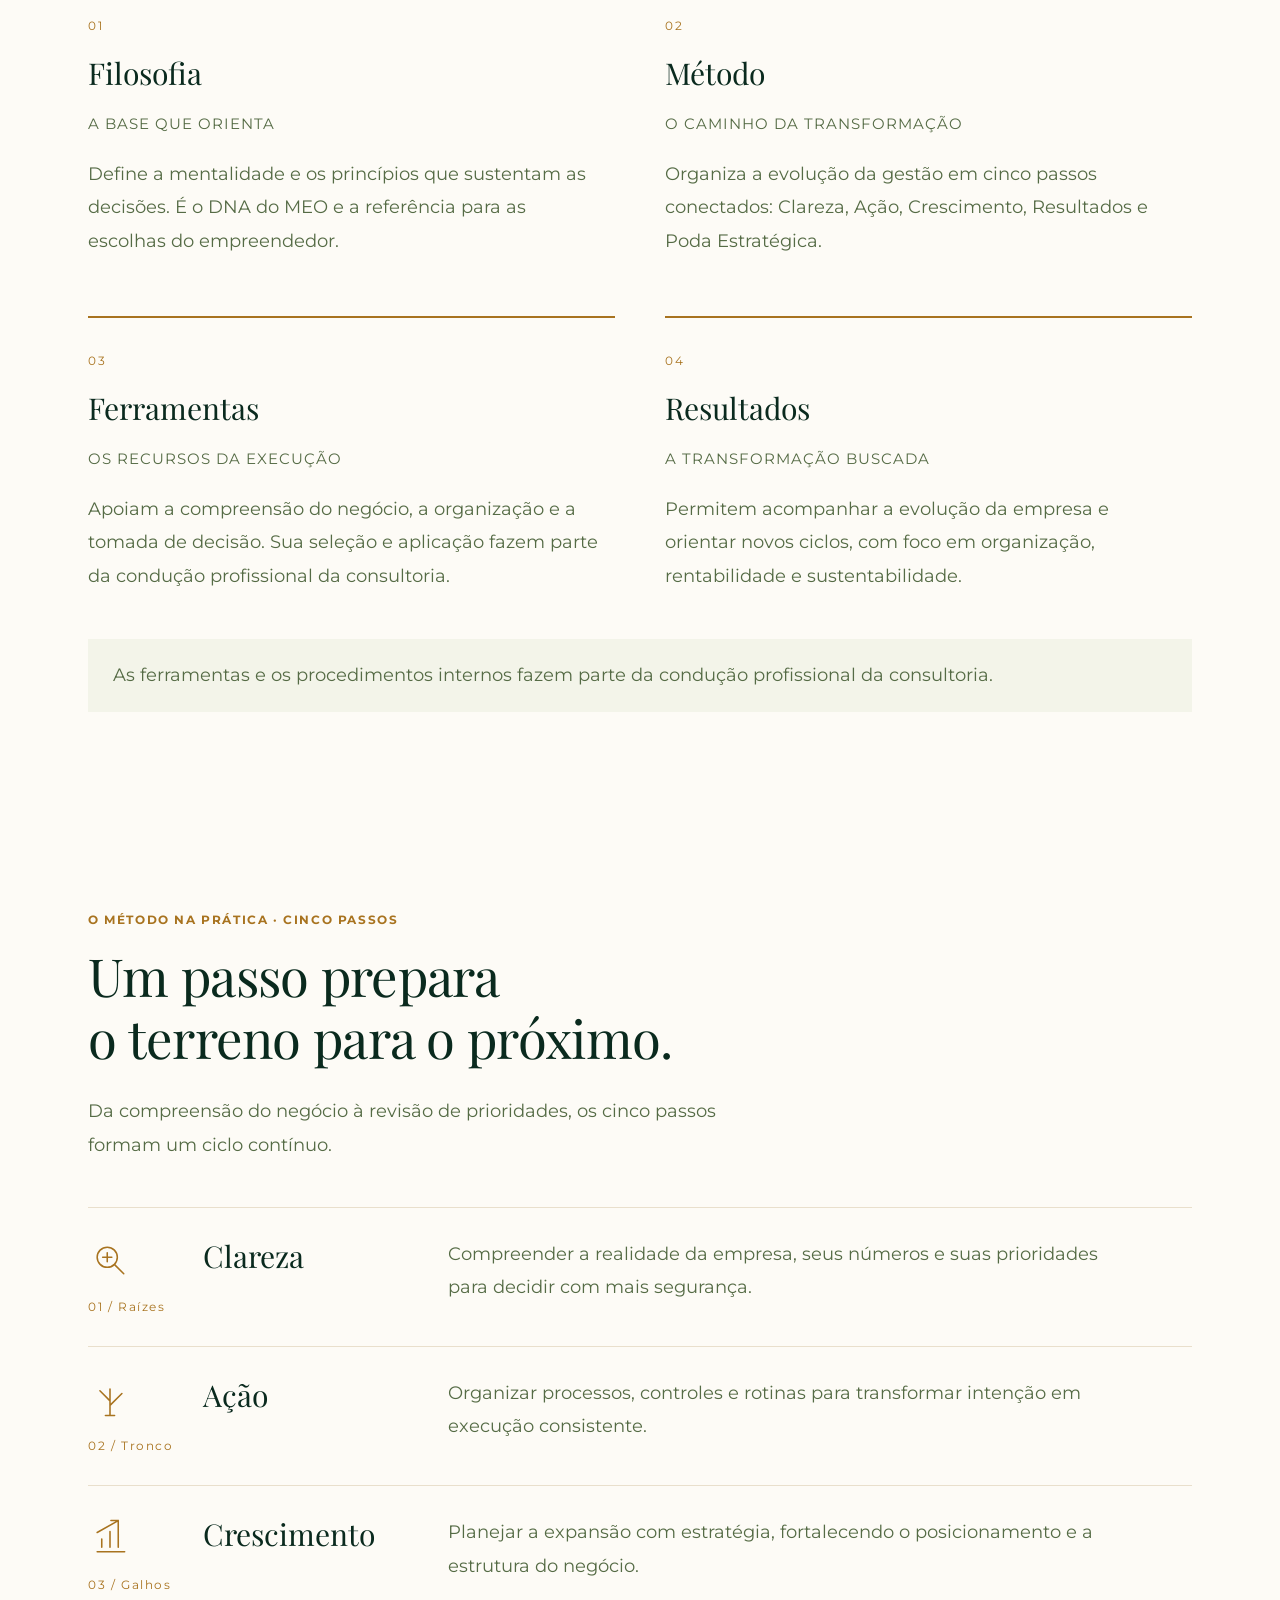
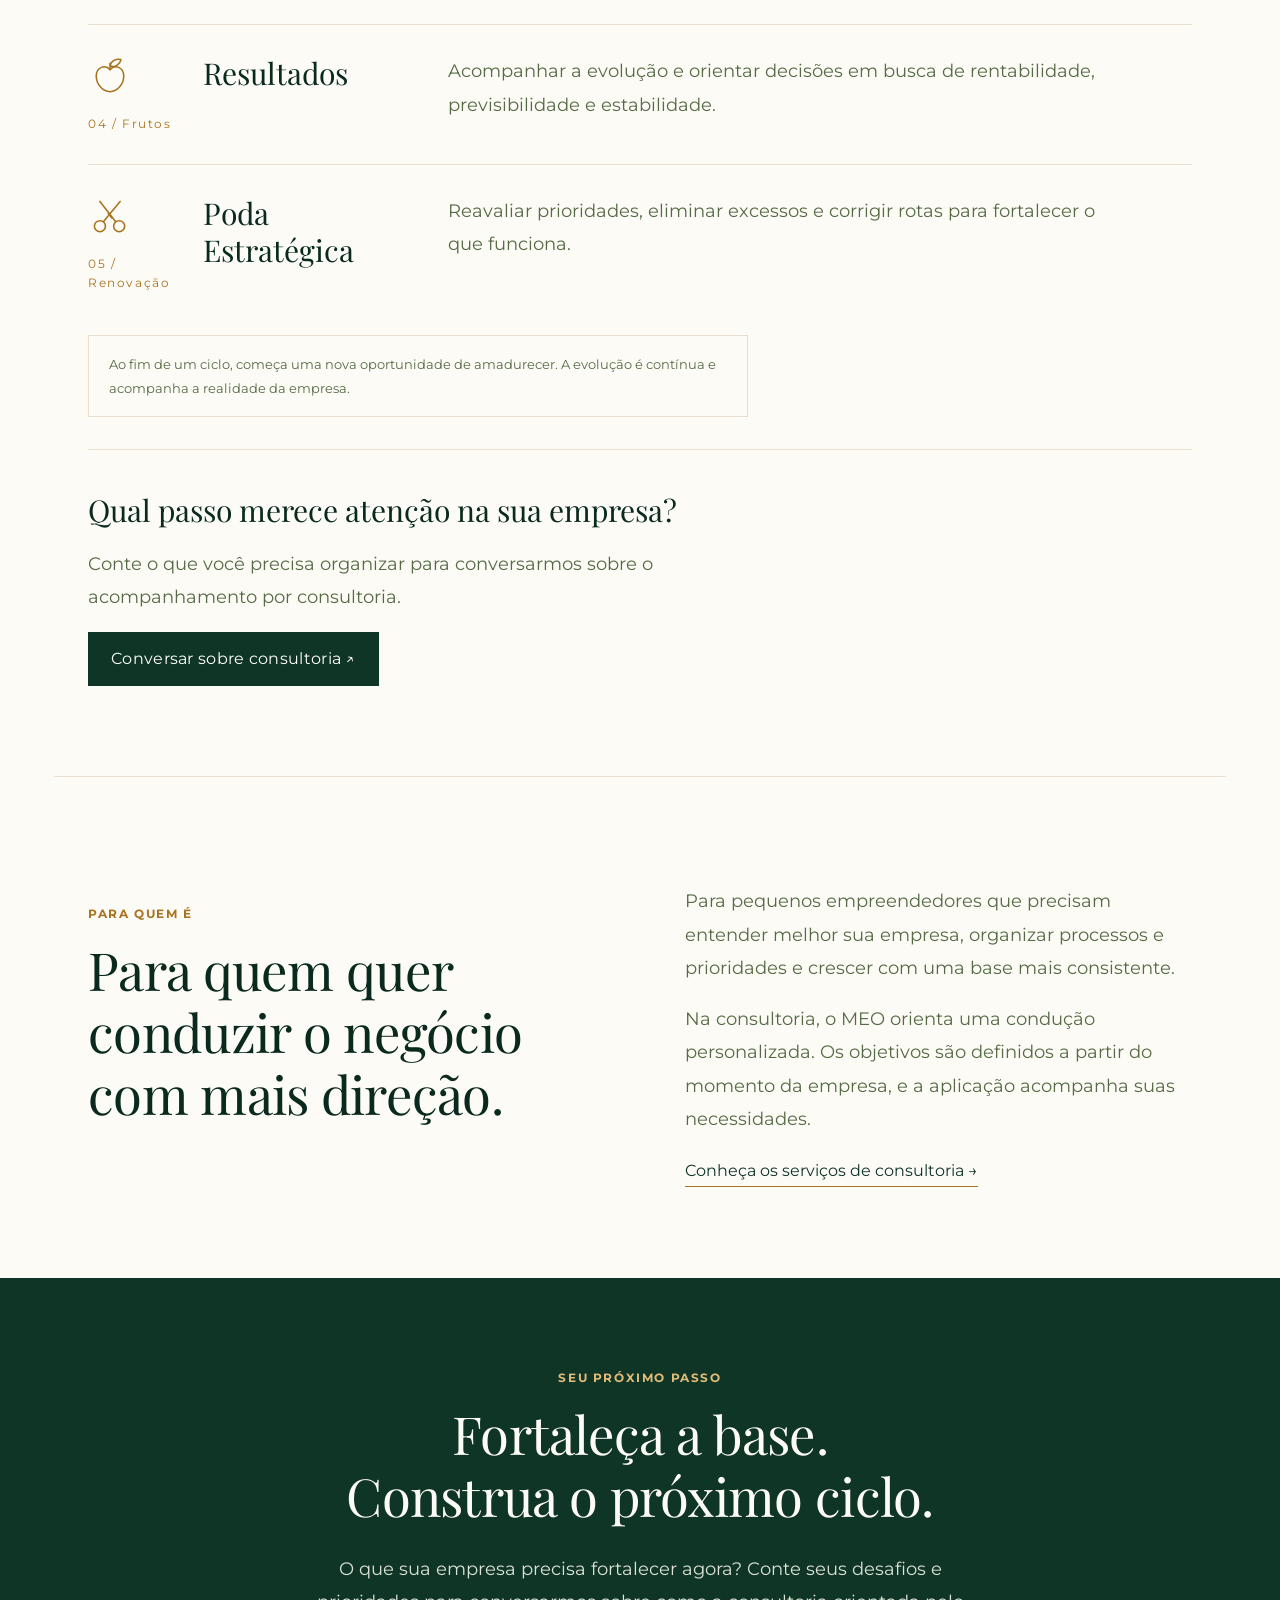
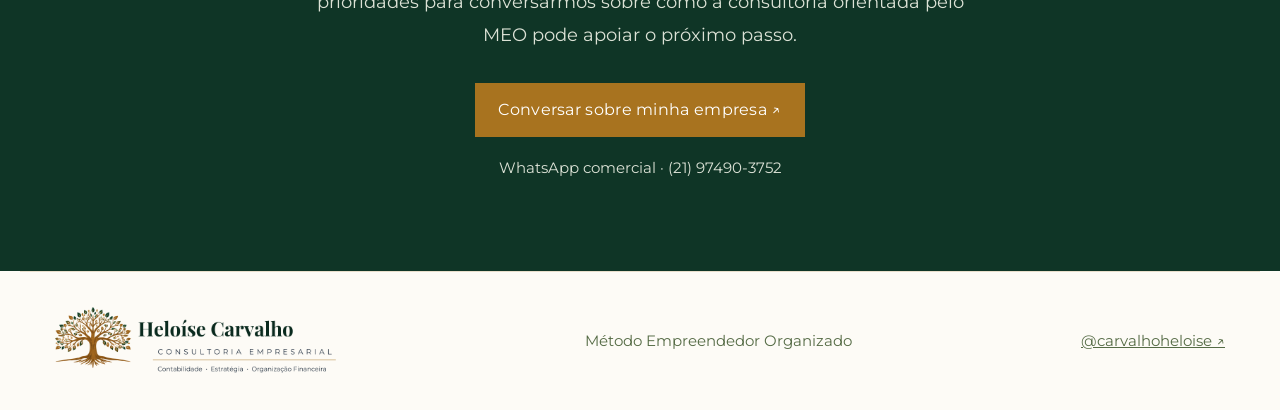
==== commit 052b0203: "Melhora legibilidade e substitui árvores isoladas do MEO por mapa da metodologia Amplia tipografia d" ====
--- a/meo.html
+++ b/meo.html
@@ -14,32 +14,28 @@
 <body>
 <a class="skip" href="#principal">Ir para o conteúdo</a><header><div class="nav">
 <a class="brand" href="index.html" aria-label="Heloíse Carvalho | Consultoria Empresarial — início"><img src="assets/logo-oficial-horizontal.png" alt="Heloíse Carvalho | Consultoria Empresarial — Contabilidade, Estratégia e Organização Financeira" width="1700" height="388"></a><nav aria-label="Principal"><a href="index.html#servicos">Serviços</a><a href="meo.html" aria-current="page">Conheça o MEO</a><a href="index.html#sobre">Sobre</a><a class="button" href="https://wa.me/5521974903752">Vamos conversar ↗</a></nav>
-</div></header><main id="principal"><section class="wrap hero methodhero"><div>
+</div></header><main id="principal"><section class="wrap hero methodhero method-intro"><div>
 <div class="breadcrumbs">
 <a href="index.html">Início</a> / Conheça o MEO</div>
 <div class="eyebrow">Método Empreendedor Organizado</div>
-<h1>Antes de crescer,<br>é preciso<br><em>criar raízes.</em>
+<h1>Antes de crescer, é preciso <em>criar raízes.</em>
 </h1>
 <p>Uma metodologia para transformar desorganização em maturidade gerencial, com clareza, ação e crescimento com direção.</p>
 <div class="actions"><a class="button" href="#arvore">Entenda a metodologia ↓</a></div>
 </div>
-<div class="treeframe">
-<img class="tree official-tree" src="assets/simbolo-oficial.png" alt="Símbolo oficial de Heloíse Carvalho: árvore com folhas verdes e douradas" width="430" height="348"><p class="caption">Base, estrutura, direção e evolução.</p>
-</div></section><section class="wrap split" id="arvore"><div>
-<div class="eyebrow">A árvore do MEO</div>
-<h2>O crescimento que aparece<br>começa na base<br>que o sustenta.</h2>
-<p>O MEO orienta a consultoria empresarial de Heloíse Carvalho, respeitando as prioridades de cada empresa.</p>
-<p>Maturidade gerencial é desenvolver a capacidade de compreender o negócio, organizar sua rotina e tomar decisões com consistência.</p>
-</div>
-<div class="tree-meaning">
-<img class="root-illustration" src="assets/arvore-meo.webp" width="1024" height="600" loading="lazy" alt="Árvore do MEO com raízes profundas, tronco azul-marinho e copa dourada"><div class="treeparts">
-<article><span class="number">01 / RAÍZES</span><h3>A base e a filosofia</h3>
-<p>A Filosofia CAC — Clareza, Ação e Crescimento — orienta as escolhas do empreendedor.</p></article><article><span class="number">02 / TRONCO</span><h3>A estrutura do método</h3>
-<p>Cinco passos conectam a compreensão da realidade à ação e à evolução contínua do negócio.</p></article><article><span class="number">03 / GALHOS</span><h3>As aplicações</h3>
-<p>Gestão, processos, finanças, posicionamento, ofertas e estratégia de vendas se desenvolvem de forma integrada.</p></article><article><span class="number">04 / FRUTOS</span><h3>Os resultados buscados</h3>
-<p>Decisões melhores, organização, previsibilidade e condições para construir um negócio sustentável.</p></article>
-</div>
-</div></section><section class="dark" id="filosofia"><div class="wrap">
+</section><section class="wrap meo-map" id="arvore" aria-labelledby="meo-map-title">
+<div class="eyebrow">A lógica da metodologia</div>
+<h2 id="meo-map-title">Uma base para pensar.<br>Um caminho para evoluir.</h2>
+<div class="meo-foundation"><span class="meo-label">01 / Filosofia CAC</span><p>Clareza <span aria-hidden="true">•</span> Ação <span aria-hidden="true">•</span> Crescimento</p><p class="meo-explanation">A base que orienta as decisões e a forma de conduzir o negócio.</p></div>
+<div class="meo-journey"><span class="meo-label">02 / Os 5 passos do MEO</span><ol class="meo-flow">
+<li><span class="meo-count">01</span><h3>Clareza</h3><p>Compreender a realidade.</p></li>
+<li><span class="meo-count">02</span><h3>Ação</h3><p>Organizar para executar.</p></li>
+<li><span class="meo-count">03</span><h3>Crescimento</h3><p>Expandir com direção.</p></li>
+<li><span class="meo-count">04</span><h3>Resultados</h3><p>Acompanhar a evolução.</p></li>
+<li><span class="meo-count">05</span><h3>Poda Estratégica</h3><p>Revisar para fortalecer.</p></li>
+</ol></div>
+<div class="meo-outcome"><span class="meo-label">03 / O objetivo</span><p>Mais organização, direção<br>e maturidade gerencial.</p><p class="meo-explanation">Um ciclo contínuo, que acompanha a realidade e as prioridades de cada empresa.</p></div>
+</section><section class="dark" id="filosofia"><div class="wrap">
 <div class="sectionhead">
 <div>
 <div class="eyebrow">Filosofia CAC · O DNA do MEO</div>
--- a/identity.css
+++ b/identity.css
@@ -43,3 +43,51 @@
  .eyebrow{letter-spacing:1.8px}.method-invite{padding-top:24px}
 }
 @media(max-width:380px){nav{gap:6px 14px}.nav{padding-left:20px;padding-right:20px}.steps .step{grid-template-columns:55px minmax(0,1fr);column-gap:12px}.button{padding:12px 16px}}
+
+
+/* Reading scale and responsive editorial rhythm. */
+body{font-size:18px;line-height:1.85}
+p,.service p,.digital p,.steps p,.philosophy-principles p,.architecture-layers p,.treeparts p,.movement-list p,.architecture-note,.philosophy-close{font-size:18px;line-height:1.85}
+h2{font-size:clamp(38px,4.1vw,56px);line-height:1.18;letter-spacing:-.7px}
+h3,.digital h3,.steps h3,.step h3,.movement-list h3,.philosophy-principles h3,.architecture-layers h3,.treeparts h3,.method-invite h3{font-size:30px;line-height:1.25}
+nav,nav a{font-size:16px}nav{gap:24px}
+.button,nav .button{font-size:16px;line-height:1.5;padding:14px 22px;white-space:normal}
+.textlink{font-size:16px;line-height:1.6}.service-examples{font-size:18px;line-height:1.85}
+.service .service-scope,.tiny,.breadcrumbs,.caption,.movement-cycle{font-size:15px;line-height:1.75}
+.eyebrow,.number,.movement-stage,.step-mark span,.steps .step-mark span{font-size:12px;line-height:1.6;letter-spacing:1.6px}
+.professional-portrait figcaption{font-size:13px;line-height:1.7}
+.philosophy-principles strong,.architecture-layers strong{font-size:15px;line-height:1.7}
+footer{font-size:15px;line-height:1.7}.strip{font-size:12px;line-height:1.7;gap:25px}
+.sectionhead{align-items:start}.sectionhead p{max-width:400px}.hero p{max-width:560px}
+.philosophy-principles{grid-template-columns:repeat(3,minmax(0,1fr));gap:30px}
+.philosophy-principles article,.philosophy-principles article:first-child{border:0;border-top:1px solid var(--olive);padding:24px 0}
+.architecture-layers{grid-template-columns:repeat(2,minmax(0,1fr));gap:30px 50px}.layer-arrow{display:none}
+.steps{grid-template-columns:1fr}.steps .step{display:grid;grid-template-columns:90px 220px minmax(0,1fr);gap:25px;padding:30px 0}
+.step+.step{border-left:0;border-top:1px solid var(--line)}.step-mark{grid-row:auto}.step h3{margin:0}.step p{grid-column:auto;margin:0}
+.method-intro{display:block;padding-bottom:50px}.method-intro>div{max-width:850px}.method-intro h1{font-size:clamp(48px,5vw,72px)}.method-intro h1 br{display:none}.method-intro p{max-width:780px}
+.meo-map{padding-top:25px}.meo-map h2{max-width:850px;margin-bottom:40px}
+.meo-label{display:block;font-size:13px;line-height:1.6;letter-spacing:1.5px;text-transform:uppercase;color:var(--gold);font-weight:700}
+.meo-foundation{background:var(--pale);border-top:2px solid var(--gold);padding:30px 36px}
+.meo-foundation>p:first-of-type{font-family:'Playfair Display',serif;font-size:clamp(28px,3.2vw,40px);line-height:1.35;color:var(--title);max-width:none;margin:16px 0}
+.meo-foundation>p span{color:var(--gold);padding:0 12px}
+.meo-map .meo-explanation{margin:12px 0 0;max-width:760px}
+.meo-journey{padding:32px 0}.meo-flow{list-style:none;display:grid;grid-template-columns:repeat(5,minmax(0,1fr));gap:28px;padding:0;margin:25px 0 0}
+.meo-flow li{position:relative;min-width:0;border-top:1px solid var(--line);padding-top:22px}
+.meo-flow li:not(:last-child):after{content:'→';position:absolute;right:-23px;top:14px;color:var(--gold);font-size:24px}
+.meo-count{font-size:14px;color:var(--gold)}.meo-flow h3{font-size:27px;margin:12px 0}.meo-flow p{margin:0}
+.meo-outcome{background:var(--green);padding:32px 36px;color:var(--cream)}.meo-outcome .meo-label{color:#e3bc78}
+.meo-outcome>p:first-of-type{font-family:'Playfair Display',serif;font-size:clamp(30px,3.4vw,44px);line-height:1.3;color:var(--cream);margin:16px 0;max-width:none}.meo-outcome .meo-explanation{color:#dce2d6}
+@media(max-width:1200px){.nav{flex-wrap:wrap;justify-content:center}.brand{width:350px}nav{justify-content:center}.hero,.split{gap:40px}.philosophy-principles{grid-template-columns:repeat(2,minmax(0,1fr))}}
+@media(min-width:801px) and (max-width:1080px){.hero h1{font-size:52px}.method-intro h1{font-size:62px}.steps .step{grid-template-columns:80px minmax(0,1fr)}.step-mark{grid-row:1/3}.step p{grid-column:2}.meo-flow{grid-template-columns:1fr}.meo-flow li{display:grid;grid-template-columns:45px 220px minmax(0,1fr);gap:20px;align-items:start;padding:20px 0}.meo-flow h3{margin:0}.meo-flow li:not(:last-child):after{content:'↓';left:8px;right:auto;top:auto;bottom:-24px}}
+@media(max-width:800px){
+ body{font-size:17px}p,.service p,.digital p,.steps p,.philosophy-principles p,.architecture-layers p,.treeparts p,.movement-list p,.architecture-note,.philosophy-close,.service-examples{font-size:17px;line-height:1.85}
+ h2{font-size:clamp(36px,7vw,44px)}h3,.digital h3,.steps h3,.step h3,.movement-list h3,.philosophy-principles h3,.architecture-layers h3,.treeparts h3,.method-invite h3{font-size:28px}
+ .hero h1,.methodhero h1{font-size:clamp(42px,9vw,56px)}.method-intro h1{letter-spacing:-1px}.method-intro{padding-bottom:35px}
+ nav a{font-size:16px}.button,nav .button{font-size:16px;padding:13px 18px}nav{gap:10px 20px}
+ .tiny,.service .service-scope,.breadcrumbs,.caption,.movement-cycle{font-size:14px}.strip{gap:16px}.philosophy-principles,.architecture-layers{grid-template-columns:1fr}
+ .steps .step{grid-template-columns:65px minmax(0,1fr);gap:12px 18px}.step-mark{grid-row:1/3}.step p{grid-column:2}
+ .sectionhead p{max-width:none}.about-layout{gap:35px}.meo-map{padding-top:20px}
+ .meo-foundation,.meo-outcome{padding:26px 24px}.meo-foundation>p span{padding:0 3px}
+ .meo-flow{grid-template-columns:1fr;gap:24px}.meo-flow li{padding:18px 0 8px 48px}.meo-count{position:absolute;left:0;top:21px}.meo-flow h3{font-size:28px;margin:0 0 8px}
+ .meo-flow li:not(:last-child):after{content:'↓';left:4px;right:auto;top:auto;bottom:-25px}.meo-label{font-size:12px}.meo-outcome br{display:none}
+}
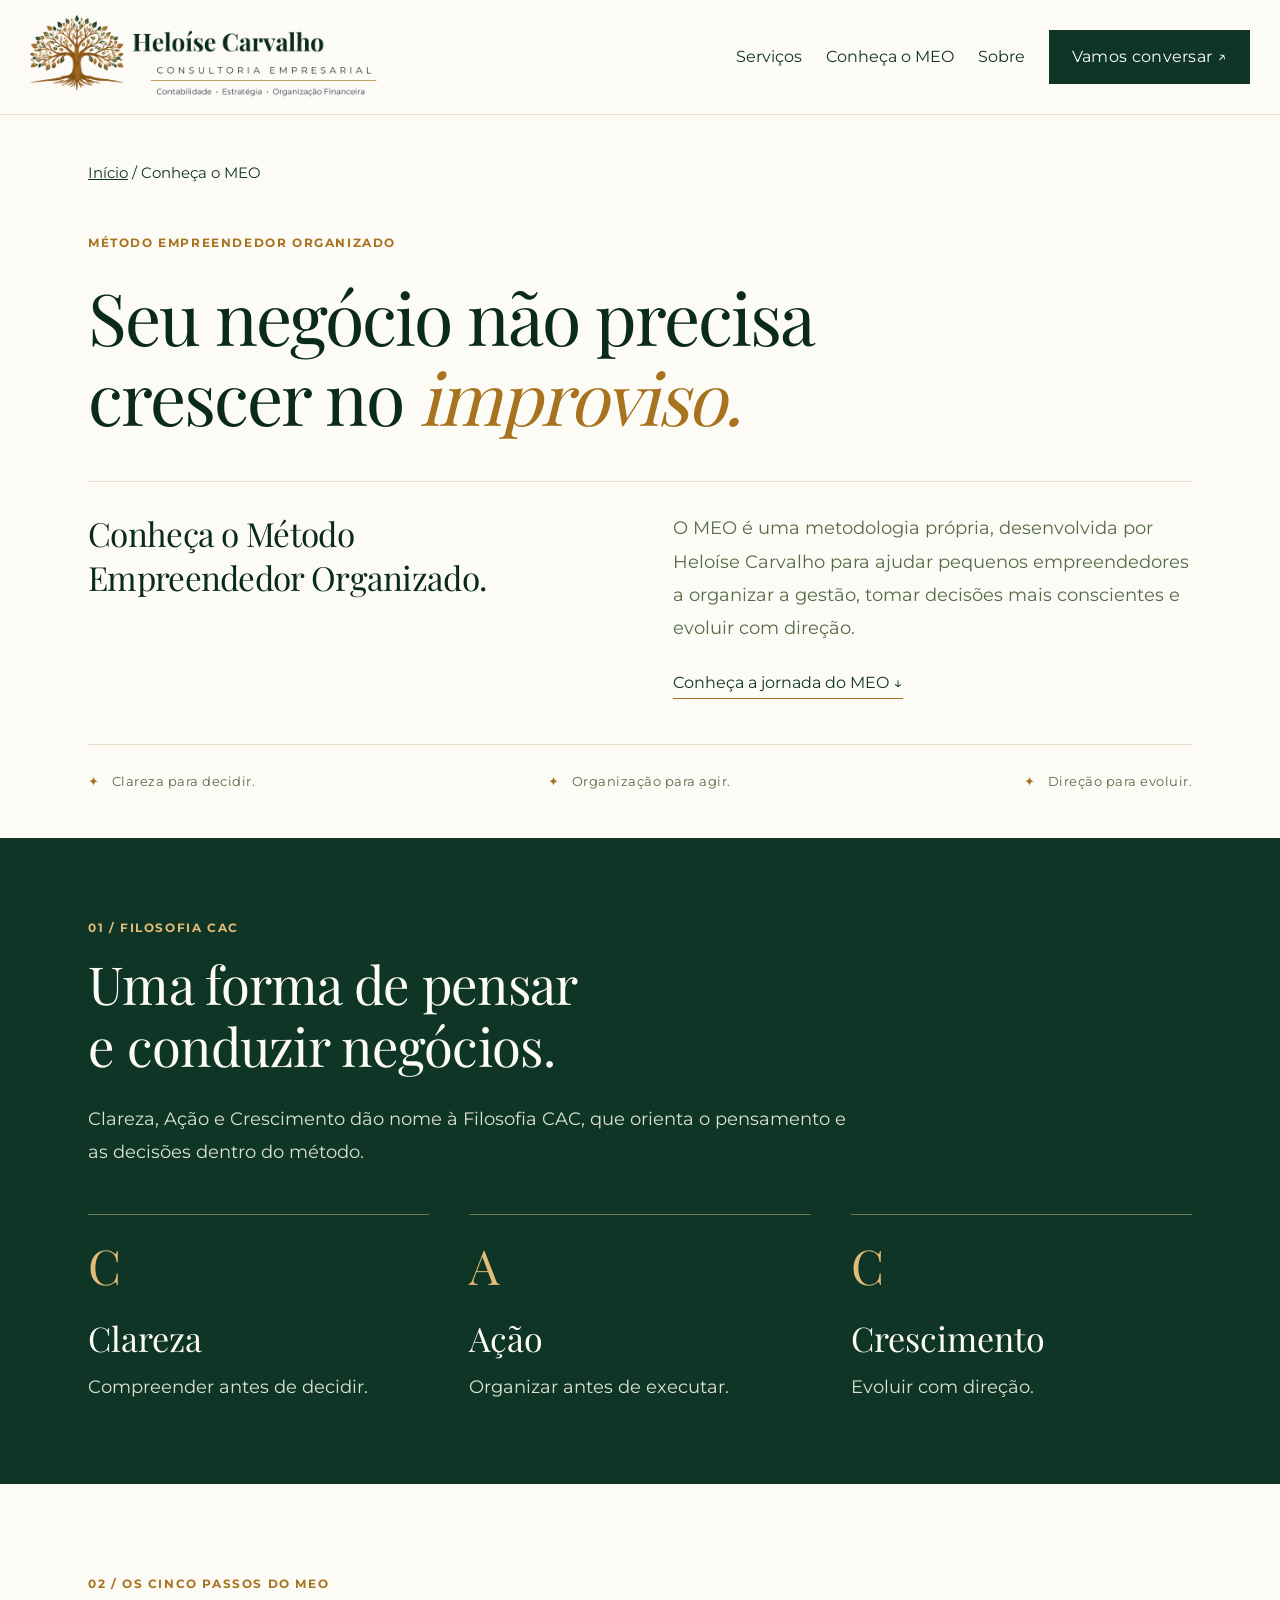
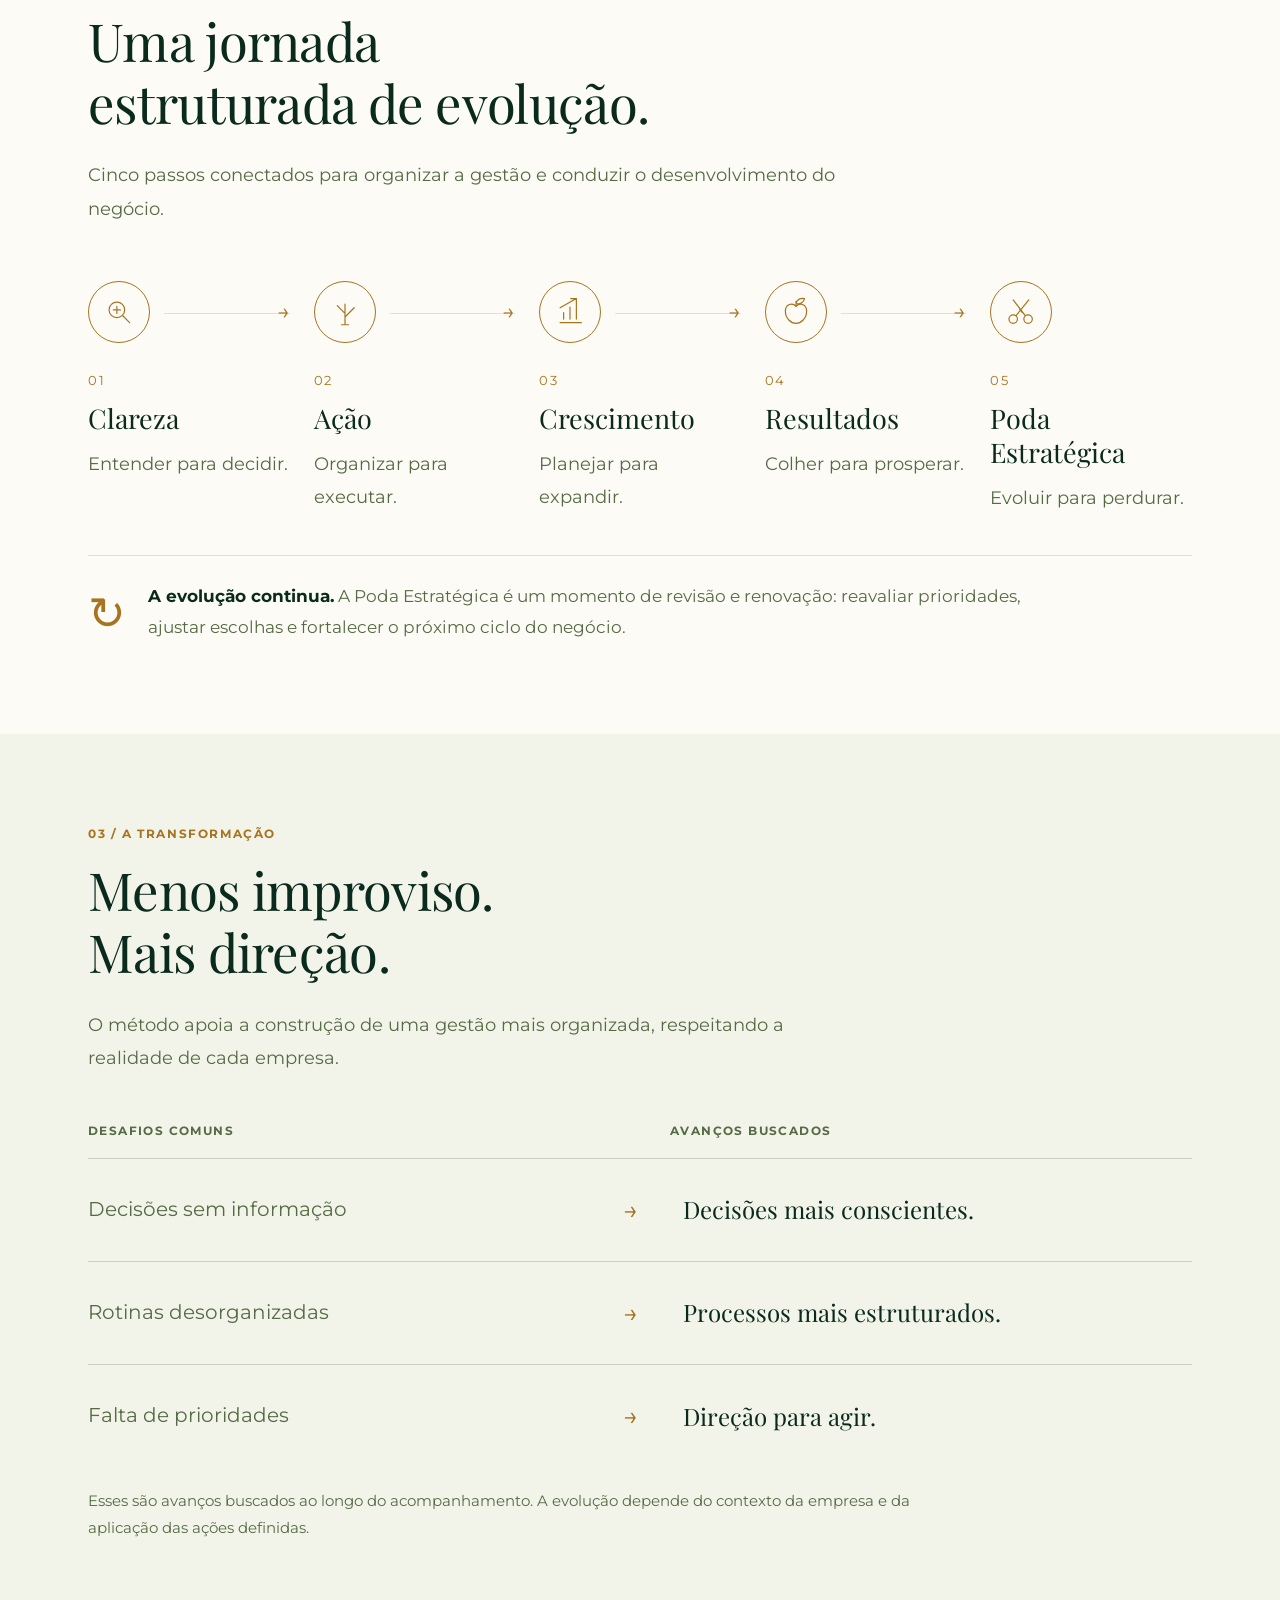
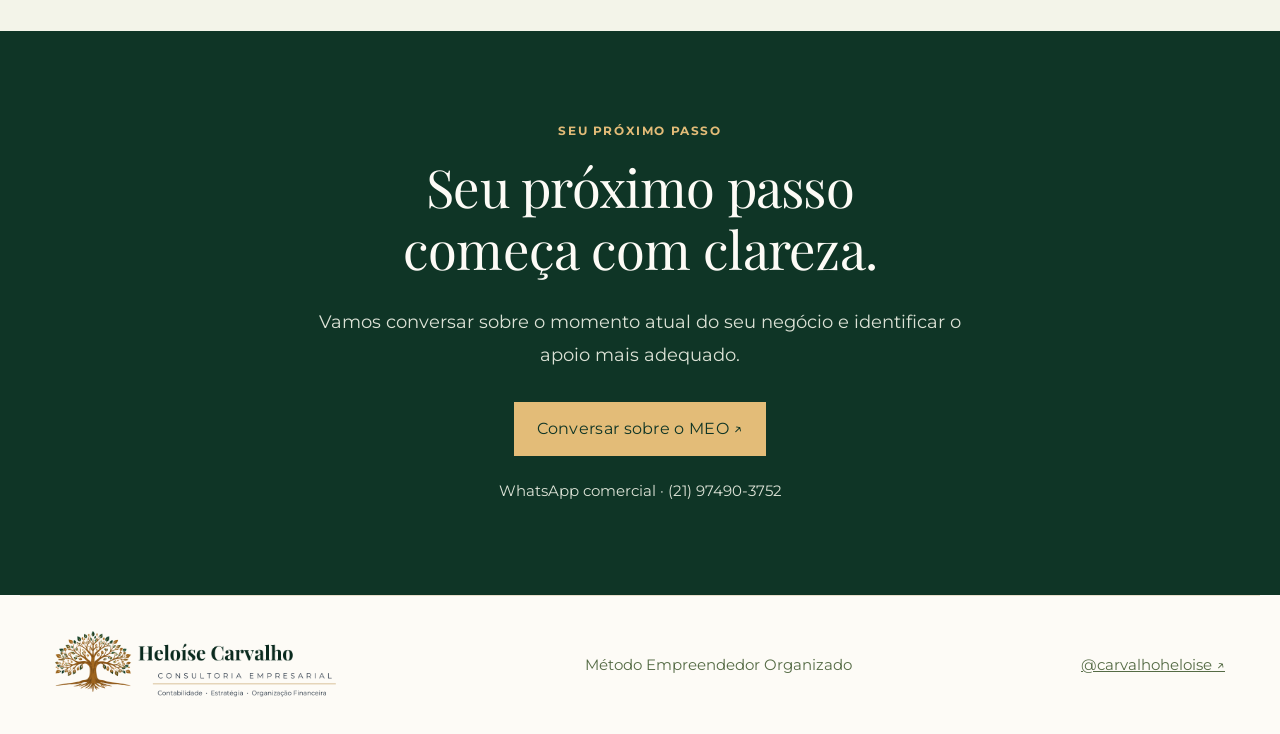
==== commit 30eb262f: "Prepara nova arquitetura visual do MEO para aprovação Organiza a página em apresentação, Filosofia C" ====
--- a/meo.html
+++ b/meo.html
@@ -9,103 +9,37 @@
 <link rel="icon" type="image/png" sizes="32x32" href="assets/favicon-32.png">
 <link rel="apple-touch-icon" sizes="180x180" href="assets/favicon-180.png">
 <link rel="stylesheet" href="style.css">
-<link rel="stylesheet" href="identity.css">
+<link rel="stylesheet" href="identity.css?v=20261111-legibilidade">
+<link rel="stylesheet" href="meo.css?v=arquitetura-1">
 <script src="preview.js" defer></script></head>
 <body>
 <a class="skip" href="#principal">Ir para o conteúdo</a><header><div class="nav">
 <a class="brand" href="index.html" aria-label="Heloíse Carvalho | Consultoria Empresarial — início"><img src="assets/logo-oficial-horizontal.png" alt="Heloíse Carvalho | Consultoria Empresarial — Contabilidade, Estratégia e Organização Financeira" width="1700" height="388"></a><nav aria-label="Principal"><a href="index.html#servicos">Serviços</a><a href="meo.html" aria-current="page">Conheça o MEO</a><a href="index.html#sobre">Sobre</a><a class="button" href="https://wa.me/5521974903752">Vamos conversar ↗</a></nav>
-</div></header><main id="principal"><section class="wrap hero methodhero method-intro"><div>
-<div class="breadcrumbs">
-<a href="index.html">Início</a> / Conheça o MEO</div>
-<div class="eyebrow">Método Empreendedor Organizado</div>
-<h1>Antes de crescer, é preciso <em>criar raízes.</em>
-</h1>
-<p>Uma metodologia para transformar desorganização em maturidade gerencial, com clareza, ação e crescimento com direção.</p>
-<div class="actions"><a class="button" href="#arvore">Entenda a metodologia ↓</a></div>
-</div>
-</section><section class="wrap meo-map" id="arvore" aria-labelledby="meo-map-title">
-<div class="eyebrow">A lógica da metodologia</div>
-<h2 id="meo-map-title">Uma base para pensar.<br>Um caminho para evoluir.</h2>
-<div class="meo-foundation"><span class="meo-label">01 / Filosofia CAC</span><p>Clareza <span aria-hidden="true">•</span> Ação <span aria-hidden="true">•</span> Crescimento</p><p class="meo-explanation">A base que orienta as decisões e a forma de conduzir o negócio.</p></div>
-<div class="meo-journey"><span class="meo-label">02 / Os 5 passos do MEO</span><ol class="meo-flow">
-<li><span class="meo-count">01</span><h3>Clareza</h3><p>Compreender a realidade.</p></li>
-<li><span class="meo-count">02</span><h3>Ação</h3><p>Organizar para executar.</p></li>
-<li><span class="meo-count">03</span><h3>Crescimento</h3><p>Expandir com direção.</p></li>
-<li><span class="meo-count">04</span><h3>Resultados</h3><p>Acompanhar a evolução.</p></li>
-<li><span class="meo-count">05</span><h3>Poda Estratégica</h3><p>Revisar para fortalecer.</p></li>
-</ol></div>
-<div class="meo-outcome"><span class="meo-label">03 / O objetivo</span><p>Mais organização, direção<br>e maturidade gerencial.</p><p class="meo-explanation">Um ciclo contínuo, que acompanha a realidade e as prioridades de cada empresa.</p></div>
-</section><section class="dark" id="filosofia"><div class="wrap">
-<div class="sectionhead">
-<div>
-<div class="eyebrow">Filosofia CAC · O DNA do MEO</div>
-<h2>Os princípios que orientam<br>cada decisão e cada ação.</h2>
-</div>
-<p>Cinco princípios expressam essa filosofia e orientam as escolhas do empreendedor.</p>
-</div>
-<div class="philosophy-principles">
-<article><span class="number">01</span><h3>Clareza</h3>
-<strong>Enxergar antes de agir.</strong><p>Compreender a realidade para orientar escolhas conscientes.</p></article><article><span class="number">02</span><h3>Ação</h3>
-<strong>Organizar para executar.</strong><p>Transformar intenção em uma atuação organizada e consistente.</p></article><article><span class="number">03</span><h3>Crescimento</h3>
-<strong>Expandir com estratégia.</strong><p>Desenvolver o negócio com direção e responsabilidade.</p></article><article><span class="number">04</span><h3>Resultados</h3>
-<strong>Colher com consistência.</strong><p>Orientar a gestão para gerar valor, rentabilidade e estabilidade.</p></article><article><span class="number">05</span><h3>Poda Estratégica</h3>
-<strong>Eliminar para fortalecer.</strong><p>Reavaliar escolhas e abrir espaço para a evolução.</p></article>
-</div>
-<p class="philosophy-close">A filosofia orienta a forma de pensar. O método organiza o caminho para colocar essa base em prática.</p>
-</div></section><section class="wrap architecture" id="arquitetura"><div class="eyebrow">A arquitetura do MEO</div>
-<h2>Da filosofia à transformação.</h2>
-<p>Entenda o papel de cada camada na condução da consultoria.</p>
-<ol class="architecture-layers">
-<li>
-<span class="number">01</span><h3>Filosofia</h3>
-<strong>A base que orienta</strong><p>Define a mentalidade e os princípios que sustentam as decisões. É o DNA do MEO e a referência para as escolhas do empreendedor.</p>
-<span class="layer-arrow" aria-hidden="true">→</span>
-</li>
-<li>
-<span class="number">02</span><h3>Método</h3>
-<strong>O caminho da transformação</strong><p>Organiza a evolução da gestão em cinco passos conectados: Clareza, Ação, Crescimento, Resultados e Poda Estratégica.</p>
-<span class="layer-arrow" aria-hidden="true">→</span>
-</li>
-<li>
-<span class="number">03</span><h3>Ferramentas</h3>
-<strong>Os recursos da execução</strong><p>Apoiam a compreensão do negócio, a organização e a tomada de decisão. Sua seleção e aplicação fazem parte da condução profissional da consultoria.</p>
-<span class="layer-arrow" aria-hidden="true">→</span>
-</li>
-<li>
-<span class="number">04</span><h3>Resultados</h3>
-<strong>A transformação buscada</strong><p>Permitem acompanhar a evolução da empresa e orientar novos ciclos, com foco em organização, rentabilidade e sustentabilidade.</p>
-</li>
-</ol>
-<p class="architecture-note">As ferramentas e os procedimentos internos fazem parte da condução profissional da consultoria.</p></section><section class="wrap" id="passos"><div class="eyebrow">O método na prática · Cinco passos</div>
-<h2>Um passo prepara<br>o terreno para o próximo.</h2>
-<p>Da compreensão do negócio à revisão de prioridades, os cinco passos formam um ciclo contínuo.</p>
-<div class="steps">
-<article class="step"><span class="number step-mark"><svg viewBox="0 0 48 48" aria-hidden="true" focusable="false" fill="none" stroke="currentColor" stroke-width="1.7" stroke-linecap="round" stroke-linejoin="round"><circle cx="21" cy="21" r="11"></circle><path d="m29 29 10 10M16 21h10m-5-5v10"></path></svg><span>01 / Raízes</span></span><h3>Clareza</h3>
-<p>Compreender a realidade da empresa, seus números e suas prioridades para decidir com mais segurança.</p></article><article class="step"><span class="number step-mark"><svg viewBox="0 0 48 48" aria-hidden="true" focusable="false" fill="none" stroke="currentColor" stroke-width="1.7" stroke-linecap="round" stroke-linejoin="round"><path d="M24 42V13m0 13L13 15m11 16 13-13M19 42h10"></path></svg><span>02 / Tronco</span></span><h3>Ação</h3>
-<p>Organizar processos, controles e rotinas para transformar intenção em execução consistente.</p></article><article class="step"><span class="number step-mark"><svg viewBox="0 0 48 48" aria-hidden="true" focusable="false" fill="none" stroke="currentColor" stroke-width="1.7" stroke-linecap="round" stroke-linejoin="round"><path d="M10 39h30M15 34V25m9 9V17m9 17V8M10 18 33 5m-8 0h8v8"></path></svg><span>03 / Galhos</span></span><h3>Crescimento</h3>
-<p>Planejar a expansão com estratégia, fortalecendo o posicionamento e a estrutura do negócio.</p></article><article class="step"><span class="number step-mark"><svg viewBox="0 0 48 48" aria-hidden="true" focusable="false" fill="none" stroke="currentColor" stroke-width="1.7" stroke-linecap="round" stroke-linejoin="round"><path d="M24 16c-5-6-15-3-15 7 0 10 8 17 15 17s15-7 15-17c0-10-10-13-15-7Z"></path><path d="M24 16V9m0 3c1-6 7-8 12-7-1 5-6 9-12 7Z"></path></svg><span>04 / Frutos</span></span><h3>Resultados</h3>
-<p>Acompanhar a evolução e orientar decisões em busca de rentabilidade, previsibilidade e estabilidade.</p></article><article class="step"><span class="number step-mark"><svg viewBox="0 0 48 48" aria-hidden="true" focusable="false" fill="none" stroke="currentColor" stroke-width="1.7" stroke-linecap="round" stroke-linejoin="round"><circle cx="13" cy="34" r="6"></circle><circle cx="34" cy="34" r="6"></circle><path d="m17 29 18-22M30 29 13 7m9 13 4 5"></path></svg><span>05 / Renovação</span></span><h3>Poda Estratégica</h3>
-<p>Reavaliar prioridades, eliminar excessos e corrigir rotas para fortalecer o que funciona.</p></article>
-</div>
-<p class="note">Ao fim de um ciclo, começa uma nova oportunidade de amadurecer. A evolução é contínua e acompanha a realidade da empresa.</p>
-<div class="method-invite">
-<h3>Qual passo merece atenção na sua empresa?</h3>
-<p>Conte o que você precisa organizar para conversarmos sobre o acompanhamento por consultoria.</p>
-<a class="button" href="https://wa.me/5521974903752?text=Ol%C3%A1%2C%20quero%20conversar%20sobre%20consultoria%20com%20o%20MEO%20para%20minha%20empresa.">Conversar sobre consultoria ↗</a>
-</div></section><section class="wrap split about"><div>
-<div class="eyebrow">Para quem é</div>
-<h2>Para quem quer<br>conduzir o negócio<br>com mais direção.</h2>
-</div>
-<div>
-<p>Para pequenos empreendedores que precisam entender melhor sua empresa, organizar processos e prioridades e crescer com uma base mais consistente.</p>
-<p>Na consultoria, o MEO orienta uma condução personalizada. Os objetivos são definidos a partir do momento da empresa, e a aplicação acompanha suas necessidades.</p>
-<a class="textlink" href="index.html#servicos">Conheça os serviços de consultoria →</a>
-</div></section><section class="dark"><div class="wrap contact">
-<div class="eyebrow">Seu próximo passo</div>
-<h2>Fortaleça a base.<br>Construa o próximo ciclo.</h2>
-<p>O que sua empresa precisa fortalecer agora? Conte seus desafios e prioridades para conversarmos sobre como a consultoria orientada pelo MEO pode apoiar o próximo passo.</p>
-<div class="actions"><a class="button gold" href="https://wa.me/5521974903752?text=Ol%C3%A1%2C%20quero%20entender%20como%20o%20MEO%20pode%20ajudar%20minha%20empresa.">Conversar sobre minha empresa ↗</a></div>
-<p class="tiny" style="margin-top:18px">WhatsApp comercial · (21) 97490-3752</p>
-</div></section></main><footer><a class="footer-brand" href="index.html" aria-label="Heloíse Carvalho — início"><img src="assets/logo-oficial-horizontal.png" alt="Heloíse Carvalho | Consultoria Empresarial" width="1700" height="388" loading="lazy"></a><span>Método Empreendedor Organizado</span><a href="https://www.instagram.com/carvalhoheloise/">@carvalhoheloise ↗</a></footer>
+</div></header><main id="principal" class="meo-editorial">
+<section class="wrap meo-opening" aria-labelledby="meo-title">
+<div class="breadcrumbs"><a href="index.html">Início</a> / Conheça o MEO</div>
+<div class="eyebrow">Método Empreendedor Organizado</div>
+<h1 id="meo-title">Seu negócio não precisa <br>crescer no <em>improviso.</em></h1>
+<div class="meo-opening-copy"><h2>Conheça o Método<br>Empreendedor Organizado.</h2><div><p>O MEO é uma metodologia própria, desenvolvida por Heloíse Carvalho para ajudar pequenos empreendedores a organizar a gestão, tomar decisões mais conscientes e evoluir com direção.</p><a class="textlink" href="#passos">Conheça a jornada do MEO ↓</a></div></div>
+<div class="meo-signature" aria-hidden="true"><span>Clareza para decidir.</span><span>Organização para agir.</span><span>Direção para evoluir.</span></div>
+</section>
+<section class="dark" id="filosofia" aria-labelledby="cac-title"><div class="wrap meo-cac">
+<div class="eyebrow">01 / Filosofia CAC</div><h2 id="cac-title">Uma forma de pensar<br>e conduzir negócios.</h2>
+<p class="meo-lead">Clareza, Ação e Crescimento dão nome à Filosofia CAC, que orienta o pensamento e as decisões dentro do método.</p>
+<div class="cac-pillars"><article><span class="pillar-letter" aria-hidden="true">C</span><h3>Clareza</h3><p>Compreender antes de decidir.</p></article><article><span class="pillar-letter" aria-hidden="true">A</span><h3>Ação</h3><p>Organizar antes de executar.</p></article><article><span class="pillar-letter" aria-hidden="true">C</span><h3>Crescimento</h3><p>Evoluir com direção.</p></article></div>
+</div></section>
+<section class="wrap meo-steps-section" id="passos" aria-labelledby="journey-title"><span id="arvore" class="legacy-anchor" aria-hidden="true"></span>
+<div class="eyebrow">02 / Os cinco passos do MEO</div><h2 id="journey-title">Uma jornada<br>estruturada de evolução.</h2><p class="meo-lead">Cinco passos conectados para organizar a gestão e conduzir o desenvolvimento do negócio.</p>
+<ol class="meo-journey-line"><li><span class="journey-icon"><svg viewBox="0 0 48 48" aria-hidden="true" focusable="false" fill="none" stroke="currentColor" stroke-width="1.7" stroke-linecap="round" stroke-linejoin="round"><circle cx="21" cy="21" r="11"></circle><path d="m29 29 10 10M16 21h10m-5-5v10"></path></svg></span><span class="journey-number">01</span><h3>Clareza</h3><p>Entender para decidir.</p></li><li><span class="journey-icon"><svg viewBox="0 0 48 48" aria-hidden="true" focusable="false" fill="none" stroke="currentColor" stroke-width="1.7" stroke-linecap="round" stroke-linejoin="round"><path d="M24 42V13m0 13L13 15m11 16 13-13M19 42h10"></path></svg></span><span class="journey-number">02</span><h3>Ação</h3><p>Organizar para executar.</p></li><li><span class="journey-icon"><svg viewBox="0 0 48 48" aria-hidden="true" focusable="false" fill="none" stroke="currentColor" stroke-width="1.7" stroke-linecap="round" stroke-linejoin="round"><path d="M10 39h30M15 34V25m9 9V17m9 17V8M10 18 33 5m-8 0h8v8"></path></svg></span><span class="journey-number">03</span><h3>Crescimento</h3><p>Planejar para expandir.</p></li><li><span class="journey-icon"><svg viewBox="0 0 48 48" aria-hidden="true" focusable="false" fill="none" stroke="currentColor" stroke-width="1.7" stroke-linecap="round" stroke-linejoin="round"><path d="M24 16c-5-6-15-3-15 7 0 10 8 17 15 17s15-7 15-17c0-10-10-13-15-7Z"></path><path d="M24 16V9m0 3c1-6 7-8 12-7-1 5-6 9-12 7Z"></path></svg></span><span class="journey-number">04</span><h3>Resultados</h3><p>Colher para prosperar.</p></li><li><span class="journey-icon"><svg viewBox="0 0 48 48" aria-hidden="true" focusable="false" fill="none" stroke="currentColor" stroke-width="1.7" stroke-linecap="round" stroke-linejoin="round"><circle cx="13" cy="34" r="6"></circle><circle cx="34" cy="34" r="6"></circle><path d="m17 29 18-22M30 29 13 7m9 13 4 5"></path></svg></span><span class="journey-number">05</span><h3>Poda Estratégica</h3><p>Evoluir para perdurar.</p></li></ol>
+<div class="meo-renewal"><span class="renewal-symbol" aria-hidden="true">↻</span><p><strong>A evolução continua.</strong> A Poda Estratégica é um momento de revisão e renovação: reavaliar prioridades, ajustar escolhas e fortalecer o próximo ciclo do negócio.</p></div>
+</section>
+<section class="meo-change" id="arquitetura" aria-labelledby="change-title"><div class="wrap">
+<div class="eyebrow">03 / A transformação</div><h2 id="change-title">Menos improviso.<br>Mais direção.</h2><p class="meo-lead">O método apoia a construção de uma gestão mais organizada, respeitando a realidade de cada empresa.</p>
+<div class="change-head" aria-hidden="true"><span>Desafios comuns</span><span>Avanços buscados</span></div>
+<ul class="change-list"><li><span>Decisões sem informação</span><span class="change-arrow" aria-hidden="true">→</span><strong>Decisões mais conscientes.</strong></li><li><span>Rotinas desorganizadas</span><span class="change-arrow" aria-hidden="true">→</span><strong>Processos mais estruturados.</strong></li><li><span>Falta de prioridades</span><span class="change-arrow" aria-hidden="true">→</span><strong>Direção para agir.</strong></li></ul>
+<p class="change-context">Esses são avanços buscados ao longo do acompanhamento. A evolução depende do contexto da empresa e da aplicação das ações definidas.</p>
+</div></section>
+<section class="dark meo-invitation" aria-labelledby="invite-title"><div class="wrap contact"><div class="eyebrow">Seu próximo passo</div><h2 id="invite-title">Seu próximo passo<br>começa com clareza.</h2><p>Vamos conversar sobre o momento atual do seu negócio e identificar o apoio mais adequado.</p><div class="actions"><a class="button gold" href="https://wa.me/5521974903752?text=Ol%C3%A1%2C%20Helo%C3%ADse!%20Quero%20conhecer%20o%20MEO%20e%20conversar%20sobre%20o%20momento%20atual%20do%20meu%20neg%C3%B3cio.">Conversar sobre o MEO ↗</a></div><p class="tiny meo-phone">WhatsApp comercial · (21) 97490-3752</p></div></section>
+</main><footer><a class="footer-brand" href="index.html" aria-label="Heloíse Carvalho — início"><img src="assets/logo-oficial-horizontal.png" alt="Heloíse Carvalho | Consultoria Empresarial" width="1700" height="388" loading="lazy"></a><span>Método Empreendedor Organizado</span><a href="https://www.instagram.com/carvalhoheloise/">@carvalhoheloise ↗</a></footer>
 </body>
 </html>
--- a/meo.css
+++ b/meo.css
@@ -0,0 +1,8 @@
+/* MEO page only: retain the shared identity and typography styles. */
+.meo-editorial{overflow:clip}.meo-editorial h2{max-width:940px}.meo-editorial .meo-lead{max-width:760px}.meo-opening{padding-top:45px;padding-bottom:45px}.meo-opening .breadcrumbs{margin-bottom:46px}.meo-opening h1{font-size:clamp(48px,5.6vw,80px);line-height:1.12;max-width:1050px;margin:24px 0 45px;letter-spacing:-2px}.meo-opening h1 em{color:var(--gold);font-weight:400}.meo-opening-copy{display:grid;grid-template-columns:1fr 1fr;gap:65px;border-top:1px solid var(--line);padding-top:30px}.meo-opening-copy h2{font-size:clamp(28px,2.6vw,36px);line-height:1.3;margin:0}.meo-opening-copy p{margin:0 0 20px}.meo-signature{display:flex;justify-content:space-between;gap:24px;margin-top:45px;padding-top:24px;border-top:1px solid var(--line);font-size:13px;letter-spacing:.5px;color:var(--olive)}.meo-signature span:before{content:'✦';color:var(--gold);margin-right:12px}
+.meo-cac{padding-top:80px;padding-bottom:80px}.cac-pillars{display:grid;grid-template-columns:repeat(3,minmax(0,1fr));gap:40px;margin-top:44px}.cac-pillars article{position:relative;border-top:1px solid #6b7c58;padding:26px 0 0}.pillar-letter{display:block;font:48px/1 'Playfair Display',serif;color:#e3bc78;margin-bottom:28px}.cac-pillars h3{font-size:34px;margin:0 0 12px}.cac-pillars p{margin:0;max-width:280px}
+.meo-steps-section{position:relative}.legacy-anchor{position:absolute;top:0}.meo-journey-line{display:grid;grid-template-columns:repeat(5,minmax(0,1fr));list-style:none;padding:0;margin:55px 0 40px;gap:24px}.meo-journey-line li{position:relative;min-width:0}.journey-icon{width:62px;height:62px;border:1px solid var(--gold);border-radius:50%;display:flex;align-items:center;justify-content:center;background:var(--cream);position:relative;z-index:1;color:var(--gold)}.journey-icon svg{width:34px;height:34px}.meo-journey-line li:not(:last-child):after{content:'→';position:absolute;top:10px;left:76px;width:calc(100% - 76px);border-bottom:1px solid var(--line);height:22px;text-align:right;line-height:42px;color:var(--gold);font-size:22px}.journey-number{display:block;color:var(--gold);font-size:13px;letter-spacing:1.5px;margin-top:25px}.meo-journey-line h3{font-size:27px;margin:10px 0 12px}.meo-journey-line p{margin:0}.meo-renewal{display:flex;gap:22px;align-items:center;border-top:1px solid var(--line);padding-top:25px}.renewal-symbol{font-size:45px;color:var(--gold);line-height:1}.meo-renewal p{font-size:17px;max-width:900px;margin:0}.meo-renewal strong{font-weight:700;color:var(--title)}
+.meo-change{background:var(--pale)}.change-head{display:grid;grid-template-columns:1fr 1fr;gap:60px;font-size:12px;font-weight:700;letter-spacing:1.4px;text-transform:uppercase;color:var(--olive);margin-top:45px;padding-bottom:15px}.change-list{list-style:none;margin:0;padding:0}.change-list li{display:grid;grid-template-columns:minmax(0,1fr) 35px minmax(0,1fr);gap:25px;align-items:center;border-top:1px solid #cbd0bc;padding:27px 0;font-size:20px;color:var(--olive)}.change-list strong{font-size:24px;font-weight:400;font-family:'Playfair Display',serif;color:var(--title)}.change-arrow{color:var(--gold);font-size:26px}.meo-editorial .change-context{font-size:15px;line-height:1.8;margin:20px 0 0;max-width:850px}.meo-invitation h2{margin-left:auto;margin-right:auto}.meo-invitation .contact>p{max-width:660px}.meo-phone{padding-top:22px}.meo-invitation .button.gold{background:#e3bc78;border-color:#e3bc78;color:var(--green)}.meo-invitation .button.gold:hover{background:var(--cream);border-color:var(--cream)}
+@media(min-width:801px) and (max-width:1100px){.meo-opening-copy{gap:35px}.cac-pillars{gap:25px}.meo-journey-line{gap:18px}.meo-journey-line h3{font-size:24px}.meo-journey-line p{font-size:17px}.journey-icon{width:54px;height:54px}.meo-journey-line li:not(:last-child):after{left:65px;width:calc(100% - 65px);top:6px}.change-list li{font-size:18px}.change-list strong{font-size:23px}}
+@media(max-width:800px){.meo-opening{padding-top:28px}.meo-opening .breadcrumbs{margin-bottom:30px}.meo-opening h1{font-size:clamp(43px,8.4vw,62px);letter-spacing:-1.3px;margin-bottom:30px}.meo-opening h1 br{display:none}.meo-opening-copy{grid-template-columns:1fr;gap:24px;padding-top:25px}.meo-opening-copy h2{font-size:29px}.meo-signature{flex-direction:column;gap:12px;margin-top:30px}.meo-cac{padding-top:60px;padding-bottom:60px}.cac-pillars{grid-template-columns:1fr;gap:28px;margin-top:30px}.cac-pillars article{padding-top:22px;padding-left:58px}.pillar-letter{position:absolute;left:0;top:25px;font-size:38px;margin:0}.cac-pillars h3{font-size:30px}.cac-pillars p{max-width:none}.meo-journey-line{grid-template-columns:1fr;gap:0;margin:35px 0}.meo-journey-line li{padding:0 0 34px 84px;min-height:150px}.journey-icon{position:absolute;top:0;left:0}.journey-number{margin:0}.meo-journey-line h3{font-size:29px;margin:6px 0 8px}.meo-journey-line li:not(:last-child):after{content:'↓';top:74px;left:20px;width:22px;height:calc(100% - 86px);border:0;border-left:1px solid var(--line);text-align:center;line-height:normal;display:flex;align-items:end;justify-content:center}.meo-journey-line li:last-child{padding-bottom:0;min-height:115px}.meo-renewal{align-items:start;gap:15px}.meo-renewal p{font-size:17px}.change-head{display:none}.change-list{margin-top:30px}.change-list li{grid-template-columns:1fr;gap:8px;padding:25px 0;font-size:17px}.change-arrow{font-size:23px;line-height:1;transform:rotate(90deg);justify-self:start}.change-list strong{font-size:26px}.meo-editorial .change-context{font-size:14px}.meo-phone{padding-top:20px}}
+@media(prefers-reduced-motion:reduce){.meo-editorial *{scroll-behavior:auto}}
